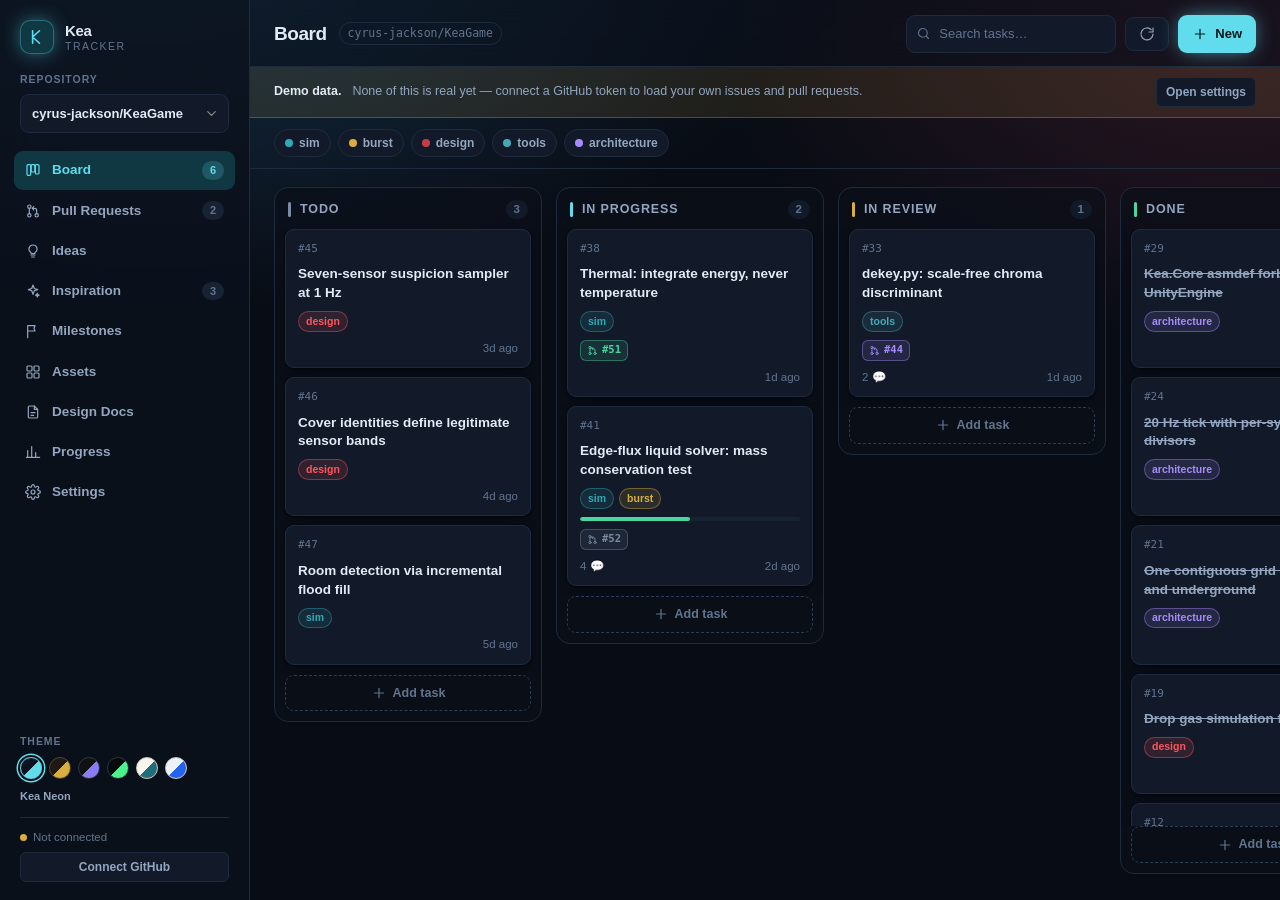
==== index.html @ 2644365e "Add Ideas, an asset browser, milestone filtering and stale-task badges Ideas are issues labelled `id" ====
<!DOCTYPE html>
<html lang="en" data-theme="neon">
<head>
<meta charset="utf-8">
<meta name="viewport" content="width=device-width, initial-scale=1">
<title>Kea Tracker</title>
<meta name="description" content="A GitHub-backed board for tasks, pull requests and inspiration.">
<meta name="color-scheme" content="dark light">
<link rel="icon" href="data:image/svg+xml,%3Csvg xmlns='http://www.w3.org/2000/svg' viewBox='0 0 32 32'%3E%3Crect width='32' height='32' rx='7' fill='%230d1420'/%3E%3Cpath d='M9 8v16M9 16l9-8M9 16l9 8' stroke='%2360dcec' stroke-width='2.6' fill='none' stroke-linecap='round' stroke-linejoin='round'/%3E%3Ccircle cx='23' cy='9' r='2.4' fill='%23c33f45'/%3E%3C/svg%3E">
<link rel="stylesheet" href="assets/app.css">
</head>
<body>

<svg class="sprite" aria-hidden="true">
  <symbol id="i-board" viewBox="0 0 24 24"><rect x="3" y="4" width="5.5" height="16" rx="1.5"/><rect x="9.25" y="4" width="5.5" height="11" rx="1.5"/><rect x="15.5" y="4" width="5.5" height="14" rx="1.5"/></symbol>
  <symbol id="i-pr" viewBox="0 0 24 24"><circle cx="6.5" cy="5.5" r="2.5"/><circle cx="6.5" cy="18.5" r="2.5"/><circle cx="17.5" cy="18.5" r="2.5"/><path d="M6.5 8v8M17.5 16v-5a3 3 0 0 0-3-3h-3.5"/><path d="M13 5.5 11 8l2 2.5"/></symbol>
  <symbol id="i-spark" viewBox="0 0 24 24"><path d="M12 3l1.9 5.3L19 10l-5.1 1.7L12 17l-1.9-5.3L5 10l5.1-1.7z"/><path d="M18.5 15.5l.7 2 2 .7-2 .7-.7 2-.7-2-2-.7 2-.7z"/></symbol>
  <symbol id="i-chart" viewBox="0 0 24 24"><path d="M4 20V10M10 20V4M16 20v-7M22 20H2"/></symbol>
  <symbol id="i-cog" viewBox="0 0 24 24"><circle cx="12" cy="12" r="3"/><path d="M19.4 15a1.6 1.6 0 0 0 .3 1.8l.1.1a2 2 0 1 1-2.8 2.8l-.1-.1a1.6 1.6 0 0 0-1.8-.3 1.6 1.6 0 0 0-1 1.5V21a2 2 0 1 1-4 0v-.1A1.6 1.6 0 0 0 9 19.4a1.6 1.6 0 0 0-1.8.3l-.1.1a2 2 0 1 1-2.8-2.8l.1-.1a1.6 1.6 0 0 0 .3-1.8 1.6 1.6 0 0 0-1.5-1H3a2 2 0 1 1 0-4h.1A1.6 1.6 0 0 0 4.6 9a1.6 1.6 0 0 0-.3-1.8l-.1-.1a2 2 0 1 1 2.8-2.8l.1.1a1.6 1.6 0 0 0 1.8.3H9a1.6 1.6 0 0 0 1-1.5V3a2 2 0 1 1 4 0v.1a1.6 1.6 0 0 0 1 1.5 1.6 1.6 0 0 0 1.8-.3l.1-.1a2 2 0 1 1 2.8 2.8l-.1.1a1.6 1.6 0 0 0-.3 1.8V9a1.6 1.6 0 0 0 1.5 1H21a2 2 0 1 1 0 4h-.1a1.6 1.6 0 0 0-1.5 1z"/></symbol>
  <symbol id="i-plus" viewBox="0 0 24 24"><path d="M12 5v14M5 12h14"/></symbol>
  <symbol id="i-refresh" viewBox="0 0 24 24"><path d="M21 12a9 9 0 1 1-2.6-6.4"/><path d="M21 3v6h-6"/></symbol>
  <symbol id="i-search" viewBox="0 0 24 24"><circle cx="11" cy="11" r="7"/><path d="M20 20l-3.6-3.6"/></symbol>
  <symbol id="i-x" viewBox="0 0 24 24"><path d="M18 6 6 18M6 6l12 12"/></symbol>
  <symbol id="i-link" viewBox="0 0 24 24"><path d="M10 13a5 5 0 0 0 7.5.5l3-3A5 5 0 0 0 13.4 3.4l-1.7 1.7"/><path d="M14 11a5 5 0 0 0-7.5-.5l-3 3A5 5 0 0 0 10.6 20.6l1.7-1.7"/></symbol>
  <symbol id="i-image" viewBox="0 0 24 24"><rect x="3" y="4" width="18" height="16" rx="2"/><circle cx="8.5" cy="9.5" r="1.8"/><path d="m21 16-5-5-6.5 7"/></symbol>
  <symbol id="i-trash" viewBox="0 0 24 24"><path d="M4 7h16M10 11v6M14 11v6"/><path d="M6 7l1 13h10l1-13M9 7V4h6v3"/></symbol>
  <symbol id="i-check" viewBox="0 0 24 24"><path d="M20 6 9 17l-5-5"/></symbol>
  <symbol id="i-external" viewBox="0 0 24 24"><path d="M14 4h6v6M20 4l-9 9"/><path d="M18 14v5a2 2 0 0 1-2 2H5a2 2 0 0 1-2-2V8a2 2 0 0 1 2-2h5"/></symbol>
  <symbol id="i-github" viewBox="0 0 24 24"><path d="M12 2a10 10 0 0 0-3.2 19.5c.5.1.7-.2.7-.5v-1.8c-2.8.6-3.4-1.3-3.4-1.3-.5-1.2-1.1-1.5-1.1-1.5-.9-.6.1-.6.1-.6 1 .1 1.5 1 1.5 1 .9 1.6 2.4 1.1 3 .9.1-.7.4-1.1.6-1.4-2.2-.3-4.6-1.1-4.6-5 0-1.1.4-2 1-2.7-.1-.3-.4-1.3.1-2.7 0 0 .8-.3 2.7 1a9.4 9.4 0 0 1 5 0c1.9-1.3 2.7-1 2.7-1 .5 1.4.2 2.4.1 2.7.6.7 1 1.6 1 2.7 0 3.9-2.4 4.7-4.6 5 .4.3.7.9.7 1.9v2.8c0 .3.2.6.7.5A10 10 0 0 0 12 2z" fill="currentColor" stroke="none"/></symbol>
  <symbol id="i-bulb" viewBox="0 0 24 24"><path d="M9 18h6M10 21h4"/><path d="M12 3a6 6 0 0 0-3.5 10.9c.5.4.8 1 .8 1.6V16h5.4v-.5c0-.6.3-1.2.8-1.6A6 6 0 0 0 12 3z"/></symbol>
  <symbol id="i-grid" viewBox="0 0 24 24"><rect x="3" y="3" width="7.5" height="7.5" rx="1.5"/><rect x="13.5" y="3" width="7.5" height="7.5" rx="1.5"/><rect x="3" y="13.5" width="7.5" height="7.5" rx="1.5"/><rect x="13.5" y="13.5" width="7.5" height="7.5" rx="1.5"/></symbol>
  <symbol id="i-flag" viewBox="0 0 24 24"><path d="M4 22V4M4 4h11l-1.5 4L15 12H4"/></symbol>
  <symbol id="i-doc" viewBox="0 0 24 24"><path d="M14 3H7a2 2 0 0 0-2 2v14a2 2 0 0 0 2 2h10a2 2 0 0 0 2-2V8z"/><path d="M14 3v5h5M9 13h6M9 17h4"/></symbol>
  <symbol id="i-copy" viewBox="0 0 24 24"><rect x="9" y="9" width="12" height="12" rx="2"/><path d="M5 15H4a2 2 0 0 1-2-2V4a2 2 0 0 1 2-2h9a2 2 0 0 1 2 2v1"/></symbol>
  <symbol id="i-bolt" viewBox="0 0 24 24"><path d="M13 2 4 14h7l-1 8 9-12h-7z"/></symbol>
  <symbol id="i-menu" viewBox="0 0 24 24"><path d="M4 6h16M4 12h16M4 18h16"/></symbol>
  <symbol id="i-drag" viewBox="0 0 24 24"><circle cx="9" cy="6" r="1.4" fill="currentColor" stroke="none"/><circle cx="15" cy="6" r="1.4" fill="currentColor" stroke="none"/><circle cx="9" cy="12" r="1.4" fill="currentColor" stroke="none"/><circle cx="15" cy="12" r="1.4" fill="currentColor" stroke="none"/><circle cx="9" cy="18" r="1.4" fill="currentColor" stroke="none"/><circle cx="15" cy="18" r="1.4" fill="currentColor" stroke="none"/></symbol>
</svg>

<div class="app" id="app">

  <aside class="sidebar">
    <div class="brand">
      <div class="brand-mark">
        <svg viewBox="0 0 32 32"><path d="M9 6v20M9 16l11-10M9 16l11 10" fill="none" stroke="currentColor" stroke-width="2.6" stroke-linecap="round" stroke-linejoin="round"/></svg>
      </div>
      <div class="brand-text"><b>Kea</b><span>tracker</span></div>
    </div>

    <div class="repo-picker">
      <label class="micro">Repository</label>
      <select id="repoSelect" class="select"></select>
    </div>

    <nav class="nav" id="nav">
      <button class="nav-item is-active" data-view="board"><svg><use href="#i-board"/></svg><span>Board</span><i class="nav-count" id="cntBoard"></i></button>
      <button class="nav-item" data-view="prs"><svg><use href="#i-pr"/></svg><span>Pull Requests</span><i class="nav-count" id="cntPrs"></i></button>
      <button class="nav-item" data-view="ideas"><svg><use href="#i-bulb"/></svg><span>Ideas</span><i class="nav-count" id="cntIdeas"></i></button>
      <button class="nav-item" data-view="inspiration"><svg><use href="#i-spark"/></svg><span>Inspiration</span><i class="nav-count" id="cntInsp"></i></button>
      <button class="nav-item" data-view="milestones"><svg><use href="#i-flag"/></svg><span>Milestones</span><i class="nav-count" id="cntMs"></i></button>
      <button class="nav-item" data-view="assets"><svg><use href="#i-grid"/></svg><span>Assets</span><i class="nav-count" id="cntAssets"></i></button>
      <button class="nav-item" data-view="docs"><svg><use href="#i-doc"/></svg><span>Design Docs</span></button>
      <button class="nav-item" data-view="progress"><svg><use href="#i-chart"/></svg><span>Progress</span></button>
      <button class="nav-item" data-view="settings"><svg><use href="#i-cog"/></svg><span>Settings</span></button>
    </nav>

    <div class="sidebar-foot">
      <div class="theme-row">
        <label class="micro">Theme</label>
        <div class="theme-dots" id="themeDots"></div>
      </div>
      <div class="conn" id="conn"></div>
    </div>
  </aside>

  <main class="main">
    <header class="topbar">
      <div class="topbar-left">
        <button class="btn btn-ghost menu-btn" id="btnMenu" aria-label="Menu"><svg><use href="#i-menu"/></svg></button>
        <h1 class="view-title" id="viewTitle">Board</h1>
        <span class="repo-chip" id="repoChip"></span>
      </div>
      <div class="topbar-right">
        <div class="search">
          <svg><use href="#i-search"/></svg>
          <input id="search" type="search" placeholder="Search tasks…" autocomplete="off">
        </div>
        <button class="btn btn-ghost" id="btnRefresh" title="Refresh from GitHub"><svg><use href="#i-refresh"/></svg></button>
        <button class="btn btn-primary" id="btnNew"><svg><use href="#i-plus"/></svg><span>New</span></button>
      </div>
    </header>

    <div class="filters" id="filters"></div>

    <div class="views">
      <section class="view" id="view-board"><div class="board" id="board"></div></section>
      <section class="view" id="view-prs" hidden><div class="pr-wrap" id="prWrap"></div></section>
      <section class="view" id="view-ideas" hidden><div id="ideasWrap"></div></section>
      <section class="view" id="view-inspiration" hidden><div id="inspWrap"></div></section>
      <section class="view" id="view-milestones" hidden><div id="msWrap"></div></section>
      <section class="view" id="view-assets" hidden><div id="assetsWrap"></div></section>
      <section class="view" id="view-docs" hidden><div id="docsWrap"></div></section>
      <section class="view" id="view-progress" hidden><div id="progWrap"></div></section>
      <section class="view" id="view-settings" hidden><div id="setWrap"></div></section>
    </div>
  </main>
</div>

<div class="scrim" id="scrim" hidden></div>
<div class="toasts" id="toasts"></div>
<div class="modal-root" id="modalRoot" hidden></div>
<div class="drag-ghost" id="dragGhost" hidden></div>

<script src="assets/app.js"></script>
</body>
</html>
---- assets/app.css ----
/* ===========================================================
   Kea Tracker — app.css
   Design tokens first, themes second, components third.
   =========================================================== */

/* ---------- 1. THEMES ---------- */

:root {
  --radius: 14px;
  --radius-sm: 9px;
  --radius-xs: 6px;
  --font: "Inter", ui-sans-serif, -apple-system, BlinkMacSystemFont, "Segoe UI", Roboto, sans-serif;
  --mono: ui-monospace, "SF Mono", "JetBrains Mono", Menlo, Consolas, monospace;
  --sidebar-w: 250px;
  --ease: cubic-bezier(.22,.61,.36,1);
  --glow: 0 0 0 rgba(0,0,0,0);
}

/* — Kea Neon: the game's own register. Cold blue air, hot cyan hardware. — */
[data-theme="neon"] {
  --bg:        #080c14;
  --bg-tint:   radial-gradient(1100px 620px at 12% -8%, #16324a 0%, transparent 62%),
               radial-gradient(900px 520px at 96% 4%, #2a1622 0%, transparent 58%);
  --panel:     #0c121d;
  --panel-2:   #101827;
  --sunken:    #0a0f19;
  --surface:   #121a29;
  --surface-2: #172233;
  --line:      #1e2b3f;
  --line-2:    #2b3c56;
  --fg:        #e2eaf5;
  --fg-dim:    #93a5bf;
  --fg-faint:  #61748f;
  --accent:    #60dcec;
  --accent-2:  #2fa8b8;
  --accent-soft:#0f3843;
  --on-accent: #05161b;
  --ok:        #4ad6a0;
  --warn:      #d9ae3f;
  --bad:       #e0655f;
  --merged:    #a78bfa;
  --draft:     #7d8ca3;
  --col-1:     #7d8ca3;
  --col-2:     #60dcec;
  --col-3:     #d9ae3f;
  --col-4:     #4ad6a0;
  --shadow-1:  0 1px 2px rgba(0,0,0,.5), 0 6px 18px -8px rgba(0,0,0,.7);
  --shadow-2:  0 18px 50px -12px rgba(0,0,0,.85);
  --glow:      0 0 22px -6px var(--accent);
  color-scheme: dark;
}

/* — Atompunk: cream and gold enamel on scorched brown. — */
[data-theme="atompunk"] {
  --bg:        #1a1512;
  --bg-tint:   radial-gradient(1000px 600px at 8% -10%, #3a2a18 0%, transparent 60%),
               radial-gradient(820px 480px at 98% 2%, #35201c 0%, transparent 55%);
  --panel:     #211a15;
  --panel-2:   #2a211a;
  --sunken:    #1d1713;
  --surface:   #292019;
  --surface-2: #342920;
  --line:      #3d3025;
  --line-2:    #55432f;
  --fg:        #f1ead9;
  --fg-dim:    #bdb39a;
  --fg-faint:  #8c8069;
  --accent:    #d9ae3f;
  --accent-2:  #c98a4e;
  --accent-soft:#3d2f13;
  --on-accent: #221900;
  --ok:        #8fbf6a;
  --warn:      #e7a76e;
  --bad:       #c33f45;
  --merged:    #b78ad6;
  --draft:     #948b76;
  --col-1:     #948b76;
  --col-2:     #c98a4e;
  --col-3:     #d9ae3f;
  --col-4:     #8fbf6a;
  --shadow-1:  0 1px 2px rgba(0,0,0,.45), 0 6px 18px -8px rgba(0,0,0,.6);
  --shadow-2:  0 18px 50px -12px rgba(0,0,0,.8);
  --glow:      0 0 22px -8px var(--accent);
  color-scheme: dark;
}

/* — Midnight: neutral, quiet, gets out of the way. — */
[data-theme="midnight"] {
  --bg:        #0a0a0c;
  --bg-tint:   radial-gradient(900px 520px at 50% -20%, #191924 0%, transparent 60%);
  --panel:     #0f0f12;
  --panel-2:   #141418;
  --sunken:    #0c0c0f;
  --surface:   #16161b;
  --surface-2: #1d1d24;
  --line:      #232329;
  --line-2:    #33333d;
  --fg:        #ececf1;
  --fg-dim:    #9c9caa;
  --fg-faint:  #6b6b78;
  --accent:    #8b7cf6;
  --accent-2:  #6d5ce0;
  --accent-soft:#231e42;
  --on-accent: #0d0a1f;
  --ok:        #3fce8f;
  --warn:      #e2b348;
  --bad:       #f0665f;
  --merged:    #a78bfa;
  --draft:     #7a7a88;
  --col-1:     #7a7a88;
  --col-2:     #8b7cf6;
  --col-3:     #e2b348;
  --col-4:     #3fce8f;
  --shadow-1:  0 1px 2px rgba(0,0,0,.5), 0 6px 18px -8px rgba(0,0,0,.65);
  --shadow-2:  0 18px 50px -12px rgba(0,0,0,.85);
  --glow:      0 0 20px -8px var(--accent);
  color-scheme: dark;
}

/* — Terminal: phosphor on black, maximum contrast. — */
[data-theme="terminal"] {
  --bg:        #04070a;
  --bg-tint:   radial-gradient(900px 500px at 20% -10%, #06251c 0%, transparent 62%);
  --panel:     #060b0e;
  --panel-2:   #0a1114;
  --sunken:    #050809;
  --surface:   #0b1316;
  --surface-2: #101b1f;
  --line:      #16262a;
  --line-2:    #23393f;
  --fg:        #d6f5e4;
  --fg-dim:    #7fae97;
  --fg-faint:  #4d7a66;
  --accent:    #4ef08d;
  --accent-2:  #22b366;
  --accent-soft:#082b1c;
  --on-accent: #01180c;
  --ok:        #4ef08d;
  --warn:      #f0d24e;
  --bad:       #ff6b6b;
  --merged:    #9b8cff;
  --draft:     #5e8a77;
  --col-1:     #5e8a77;
  --col-2:     #4ef08d;
  --col-3:     #f0d24e;
  --col-4:     #58c9ff;
  --shadow-1:  0 1px 2px rgba(0,0,0,.6), 0 6px 18px -8px rgba(0,0,0,.8);
  --shadow-2:  0 18px 50px -12px rgba(0,0,0,.9);
  --glow:      0 0 24px -6px var(--accent);
  color-scheme: dark;
  --font: var(--mono);
}

/* — Paper: warm light, for daylight and screenshots. — */
[data-theme="paper"] {
  --bg:        #f7f5f0;
  --bg-tint:   radial-gradient(900px 500px at 90% -10%, #ffeede 0%, transparent 60%);
  --panel:     #fffdf9;
  --panel-2:   #f3efe7;
  --sunken:    #efece4;
  --surface:   #ffffff;
  --surface-2: #faf7f1;
  --line:      #e3ded2;
  --line-2:    #cec7b6;
  --fg:        #23201b;
  --fg-dim:    #6b6459;
  --fg-faint:  #948c7e;
  --accent:    #1f6f7a;
  --accent-2:  #17545d;
  --accent-soft:#daeef0;
  --on-accent: #ffffff;
  --ok:        #2f8f5f;
  --warn:      #b07d17;
  --bad:       #c0392f;
  --merged:    #7a4fd0;
  --draft:     #9b9385;
  --col-1:     #9b9385;
  --col-2:     #1f6f7a;
  --col-3:     #b07d17;
  --col-4:     #2f8f5f;
  --shadow-1:  0 1px 2px rgba(60,50,30,.07), 0 6px 16px -10px rgba(60,50,30,.28);
  --shadow-2:  0 20px 46px -14px rgba(60,50,30,.32);
  --glow:      0 0 0 rgba(0,0,0,0);
  color-scheme: light;
}

/* — Mist: cool light, closest to GitHub itself. — */
[data-theme="mist"] {
  --bg:        #f4f6fa;
  --bg-tint:   radial-gradient(900px 520px at 10% -12%, #e2ecfb 0%, transparent 62%);
  --panel:     #ffffff;
  --panel-2:   #eef1f7;
  --sunken:    #e9edf4;
  --surface:   #ffffff;
  --surface-2: #f5f7fb;
  --line:      #dfe4ed;
  --line-2:    #c3cbd9;
  --fg:        #131a24;
  --fg-dim:    #5b6779;
  --fg-faint:  #8b95a5;
  --accent:    #2563eb;
  --accent-2:  #1d4fd0;
  --accent-soft:#dfe9ff;
  --on-accent: #ffffff;
  --ok:        #17864f;
  --warn:      #a76b0b;
  --bad:       #d03636;
  --merged:    #7c3aed;
  --draft:     #8b95a5;
  --col-1:     #8b95a5;
  --col-2:     #2563eb;
  --col-3:     #a76b0b;
  --col-4:     #17864f;
  --shadow-1:  0 1px 2px rgba(20,30,50,.06), 0 6px 16px -10px rgba(20,30,50,.25);
  --shadow-2:  0 20px 46px -14px rgba(20,30,50,.28);
  --glow:      0 0 0 rgba(0,0,0,0);
  color-scheme: light;
}

/* ---------- 2. BASE ---------- */

* { box-sizing: border-box; }
html, body { height: 100%; }
body {
  margin: 0;
  font-family: var(--font);
  font-size: 14px;
  line-height: 1.5;
  color: var(--fg);
  background: var(--bg);
  background-image: var(--bg-tint);
  background-attachment: fixed;
  -webkit-font-smoothing: antialiased;
  text-rendering: optimizeLegibility;
}
.sprite { display: none; }
svg { width: 16px; height: 16px; fill: none; stroke: currentColor; stroke-width: 1.8; stroke-linecap: round; stroke-linejoin: round; flex: none; }
button, input, select, textarea { font: inherit; color: inherit; }
button { cursor: pointer; background: none; border: none; padding: 0; }
a { color: var(--accent); text-decoration: none; }
a:hover { text-decoration: underline; }
h1,h2,h3,h4 { margin: 0; font-weight: 650; letter-spacing: -.01em; }
::-webkit-scrollbar { width: 10px; height: 10px; }
::-webkit-scrollbar-track { background: transparent; }
::-webkit-scrollbar-thumb { background: var(--line-2); border-radius: 10px; border: 3px solid transparent; background-clip: content-box; }
::-webkit-scrollbar-thumb:hover { background: var(--fg-faint); background-clip: content-box; }
.micro { font-size: 10.5px; text-transform: uppercase; letter-spacing: .09em; font-weight: 650; color: var(--fg-faint); }
.mono { font-family: var(--mono); font-size: 12px; }
[hidden] { display: none !important; }

/* ---------- 3. SHELL ---------- */

.app { display: grid; grid-template-columns: var(--sidebar-w) minmax(0,1fr); height: 100vh; height: 100dvh; }

.sidebar {
  display: flex; flex-direction: column; gap: 18px;
  padding: 18px 14px;
  background: color-mix(in srgb, var(--panel) 82%, transparent);
  backdrop-filter: blur(14px);
  border-right: 1px solid var(--line);
  min-width: 0;
}
.brand { display: flex; align-items: center; gap: 11px; padding: 2px 6px 0; }
.brand-mark {
  width: 34px; height: 34px; display: grid; place-items: center;
  border-radius: 10px; color: var(--accent);
  background: var(--accent-soft);
  border: 1px solid color-mix(in srgb, var(--accent) 32%, transparent);
  box-shadow: var(--glow);
}
.brand-mark svg { width: 20px; height: 20px; }
.brand-text { display: flex; flex-direction: column; line-height: 1.15; }
.brand-text b { font-size: 15px; letter-spacing: -.02em; }
.brand-text span { font-size: 10.5px; text-transform: uppercase; letter-spacing: .14em; color: var(--fg-faint); }

.repo-picker { display: flex; flex-direction: column; gap: 6px; padding: 0 6px; }
.select {
  appearance: none; width: 100%;
  padding: 9px 30px 9px 11px;
  background: var(--surface) url("data:image/svg+xml,%3Csvg xmlns='http://www.w3.org/2000/svg' viewBox='0 0 24 24' fill='none' stroke='%23888' stroke-width='2' stroke-linecap='round'%3E%3Cpath d='m6 9 6 6 6-6'/%3E%3C/svg%3E") no-repeat right 9px center / 15px;
  border: 1px solid var(--line); border-radius: var(--radius-sm);
  font-size: 13px; font-weight: 550; cursor: pointer;
  transition: border-color .15s var(--ease), background-color .15s var(--ease);
}
.select:hover { border-color: var(--line-2); }
.select:focus-visible { outline: 2px solid var(--accent); outline-offset: 1px; }

.nav { display: flex; flex-direction: column; gap: 2px; }
.nav-item {
  display: flex; align-items: center; gap: 11px;
  padding: 9px 11px; border-radius: var(--radius-sm);
  color: var(--fg-dim); font-size: 13.5px; font-weight: 550;
  transition: background .15s var(--ease), color .15s var(--ease);
}
.nav-item span { flex: 1; text-align: left; }
.nav-item:hover { background: var(--surface); color: var(--fg); }
.nav-item.is-active { background: var(--accent-soft); color: var(--accent); }
.nav-item.is-active svg { filter: drop-shadow(var(--glow)); }
.nav-count {
  font-style: normal; font-size: 11px; font-weight: 650;
  padding: 1px 7px; border-radius: 20px;
  background: var(--surface-2); color: var(--fg-faint);
  min-width: 22px; text-align: center;
}
.nav-item.is-active .nav-count { background: color-mix(in srgb, var(--accent) 20%, transparent); color: var(--accent); }
.nav-count:empty { display: none; }

.sidebar-foot { margin-top: auto; display: flex; flex-direction: column; gap: 12px; padding: 0 6px; }
.theme-row { display: flex; flex-direction: column; gap: 8px; }
.theme-dots { display: flex; gap: 7px; flex-wrap: wrap; }
.theme-dot {
  width: 22px; height: 22px; border-radius: 50%;
  border: 1.5px solid var(--line-2); position: relative;
  transition: transform .16s var(--ease), border-color .16s var(--ease);
}
.theme-dot:hover { transform: scale(1.14); }
.theme-dot.is-active { border-color: var(--accent); box-shadow: 0 0 0 2px var(--bg), 0 0 0 3.5px var(--accent); }
.conn {
  font-size: 11.5px; color: var(--fg-faint);
  border-top: 1px solid var(--line); padding-top: 11px;
  display: flex; flex-direction: column; gap: 6px;
}
.conn-user { display: flex; align-items: center; gap: 8px; color: var(--fg-dim); font-weight: 550; }
.conn-user img { width: 20px; height: 20px; border-radius: 50%; }
.dot { width: 7px; height: 7px; border-radius: 50%; flex: none; }
.dot.on { background: var(--ok); box-shadow: 0 0 8px var(--ok); }
.dot.off { background: var(--warn); }

/* ---------- 4. TOPBAR ---------- */

.main { display: flex; flex-direction: column; min-width: 0; min-height: 0; }
.topbar {
  display: flex; align-items: center; gap: 16px; justify-content: space-between;
  padding: 15px 24px 13px; border-bottom: 1px solid var(--line);
  background: color-mix(in srgb, var(--panel) 55%, transparent);
  backdrop-filter: blur(14px);
}
.topbar-left { display: flex; align-items: center; gap: 12px; min-width: 0; }
.topbar .menu-btn { display: none; padding: 7px 9px; }
.scrim { position: fixed; inset: 0; z-index: 690; background: rgba(0,0,0,.5); backdrop-filter: blur(2px); }
.view-title { font-size: 19px; letter-spacing: -.025em; }
.repo-chip {
  font-family: var(--mono); font-size: 11.5px; color: var(--fg-faint);
  padding: 2px 8px; border: 1px solid var(--line); border-radius: 20px; white-space: nowrap;
}
.topbar-right { display: flex; align-items: center; gap: 9px; }
.search { position: relative; display: flex; align-items: center; }
.search svg { position: absolute; left: 10px; color: var(--fg-faint); width: 15px; height: 15px; pointer-events: none; }
.search input {
  width: 210px; padding: 8px 11px 8px 32px;
  background: var(--surface); border: 1px solid var(--line);
  border-radius: var(--radius-sm); font-size: 13px;
  transition: width .22s var(--ease), border-color .15s var(--ease);
}
.search input::placeholder { color: var(--fg-faint); }
.search input:focus { outline: none; border-color: var(--accent); width: 260px; }

.btn {
  display: inline-flex; align-items: center; gap: 7px;
  padding: 8px 13px; border-radius: var(--radius-sm);
  font-size: 13px; font-weight: 600; border: 1px solid transparent;
  transition: background .15s var(--ease), border-color .15s var(--ease), transform .1s var(--ease), opacity .15s;
  white-space: nowrap;
}
.btn:active { transform: translateY(1px); }
.btn-primary { background: var(--accent); color: var(--on-accent); box-shadow: var(--glow); }
.btn-primary:hover { background: color-mix(in srgb, var(--accent) 88%, #fff); }
.btn-ghost { background: var(--surface); border-color: var(--line); color: var(--fg-dim); }
.btn-ghost:hover { background: var(--surface-2); color: var(--fg); border-color: var(--line-2); }
.btn-danger { background: transparent; border-color: color-mix(in srgb, var(--bad) 45%, transparent); color: var(--bad); }
.btn-danger:hover { background: color-mix(in srgb, var(--bad) 14%, transparent); }
.btn[disabled] { opacity: .45; pointer-events: none; }
.btn-sm { padding: 5px 9px; font-size: 12px; border-radius: var(--radius-xs); }
.btn.is-spinning svg { animation: spin .8s linear infinite; }
@keyframes spin { to { transform: rotate(360deg); } }

.filters { display: flex; gap: 7px; align-items: center; padding: 11px 24px; flex-wrap: wrap; border-bottom: 1px solid var(--line); }
.filters:empty { display: none; }
.chip {
  display: inline-flex; align-items: center; gap: 6px;
  padding: 4px 10px; border-radius: 20px; font-size: 12px; font-weight: 550;
  background: var(--surface); border: 1px solid var(--line); color: var(--fg-dim);
  transition: all .14s var(--ease);
}
.chip:hover { border-color: var(--line-2); color: var(--fg); }
.chip.is-on { background: var(--accent-soft); border-color: color-mix(in srgb, var(--accent) 40%, transparent); color: var(--accent); }
.chip .sw { width: 8px; height: 8px; border-radius: 50%; }

.views { flex: 1; min-height: 0; overflow: hidden; display: flex; }
.view { flex: 1; min-width: 0; overflow: auto; }

/* ---------- 5. BOARD ---------- */

.board { display: flex; gap: 14px; padding: 18px 24px 26px; height: 100%; align-items: flex-start; min-height: 0; }
.col {
  flex: 1 1 0; min-width: 268px; max-width: 420px;
  display: flex; flex-direction: column;
  background: color-mix(in srgb, var(--sunken) 70%, transparent);
  border: 1px solid var(--line); border-radius: var(--radius);
  max-height: 100%; min-height: 0;
  transition: border-color .18s var(--ease), background .18s var(--ease);
}
.col.drop-target { border-color: var(--accent); background: color-mix(in srgb, var(--accent) 7%, var(--sunken)); }
.col-head { display: flex; align-items: center; gap: 9px; padding: 12px 13px 10px; }
.col-bar { width: 3px; height: 15px; border-radius: 3px; background: var(--col); }
.col-head h3 { font-size: 12.5px; text-transform: uppercase; letter-spacing: .07em; color: var(--fg-dim); }
.col-head .n { margin-left: auto; font-size: 11.5px; font-weight: 650; color: var(--fg-faint); background: var(--surface); padding: 1px 8px; border-radius: 20px; }
.col-body { flex: 1; overflow-y: auto; overflow-x: hidden; padding: 0 10px 10px; display: flex; flex-direction: column; gap: 9px; min-height: 60px; }
.col-add { margin: 0 10px 10px; padding: 8px; border: 1px dashed var(--line-2); border-radius: var(--radius-sm); color: var(--fg-faint); font-size: 12.5px; font-weight: 550; display: flex; align-items: center; justify-content: center; gap: 6px; transition: all .15s var(--ease); }
.col-add:hover { color: var(--accent); border-color: var(--accent); background: var(--accent-soft); }

.card {
  background: var(--surface); border: 1px solid var(--line);
  border-radius: var(--radius-sm); padding: 11px 12px 10px;
  box-shadow: var(--shadow-1); cursor: grab;
  display: flex; flex-direction: column; gap: 8px;
  transition: border-color .15s var(--ease), transform .12s var(--ease), box-shadow .15s var(--ease);
  touch-action: none; user-select: none;
}
.card:hover { border-color: var(--line-2); transform: translateY(-1px); }
.card.is-dragging { opacity: .32; cursor: grabbing; }
.card-cover { margin: -11px -12px 0; border-radius: var(--radius-sm) var(--radius-sm) 0 0; overflow: hidden; background: var(--sunken); }
.card-cover img { display: block; width: 100%; height: 108px; object-fit: cover; }
.card-top { display: flex; align-items: center; gap: 7px; }
.card-num { font-family: var(--mono); font-size: 11px; color: var(--fg-faint); }
.card-title { font-size: 13.5px; font-weight: 570; line-height: 1.4; word-break: break-word; }
.card-title.is-done { text-decoration: line-through; color: var(--fg-dim); }
.card-labels { display: flex; flex-wrap: wrap; gap: 5px; }
.lbl { font-size: 10.5px; font-weight: 600; padding: 1.5px 7px; border-radius: 20px; border: 1px solid; white-space: nowrap; }
.card-foot { display: flex; align-items: center; gap: 9px; color: var(--fg-faint); font-size: 11.5px; }
.card-foot .spacer { flex: 1; }
.card-foot svg { width: 13px; height: 13px; }
.avatar { width: 19px; height: 19px; border-radius: 50%; border: 1px solid var(--line-2); }
.pr-pill {
  display: inline-flex; align-items: center; gap: 4px;
  font-family: var(--mono); font-size: 10.5px; font-weight: 600;
  padding: 1.5px 6px; border-radius: var(--radius-xs);
  border: 1px solid; text-decoration: none !important;
}
.pr-pill svg { width: 11px; height: 11px; }
.s-open   { color: var(--ok);     border-color: color-mix(in srgb, var(--ok) 40%, transparent);     background: color-mix(in srgb, var(--ok) 12%, transparent); }
.s-merged { color: var(--merged); border-color: color-mix(in srgb, var(--merged) 40%, transparent); background: color-mix(in srgb, var(--merged) 12%, transparent); }
.s-closed { color: var(--bad);    border-color: color-mix(in srgb, var(--bad) 40%, transparent);    background: color-mix(in srgb, var(--bad) 12%, transparent); }
.s-done   { color: var(--col-4);  border-color: color-mix(in srgb, var(--col-4) 40%, transparent);  background: color-mix(in srgb, var(--col-4) 12%, transparent); }
.s-draft  { color: var(--draft);  border-color: color-mix(in srgb, var(--draft) 40%, transparent);  background: color-mix(in srgb, var(--draft) 12%, transparent); }

.prog { height: 4px; border-radius: 4px; background: var(--surface-2); overflow: hidden; }
.prog i { display: block; height: 100%; background: var(--col-4); border-radius: 4px; transition: width .3s var(--ease); }

.drag-ghost { position: fixed; z-index: 900; pointer-events: none; width: 280px; opacity: .95; transform: rotate(-1.5deg) scale(1.02); filter: drop-shadow(var(--shadow-2)); }
.drop-line { height: 2px; background: var(--accent); border-radius: 2px; box-shadow: var(--glow); margin: -4px 0; }

/* ---------- 6. PULL REQUESTS ---------- */

.pr-wrap { padding: 18px 24px 30px; display: flex; flex-direction: column; gap: 22px; max-width: 1080px; }
.pr-group h2 { font-size: 12.5px; text-transform: uppercase; letter-spacing: .08em; color: var(--fg-dim); margin-bottom: 10px; display: flex; align-items: center; gap: 8px; }
.pr-list { display: flex; flex-direction: column; gap: 8px; }
.pr-row {
  display: flex; gap: 13px; align-items: flex-start;
  padding: 13px 15px; background: var(--surface);
  border: 1px solid var(--line); border-radius: var(--radius-sm);
  transition: border-color .15s var(--ease), transform .12s var(--ease);
}
.pr-row:hover { border-color: var(--line-2); transform: translateY(-1px); }
.pr-icon { margin-top: 2px; }
.pr-main { flex: 1; min-width: 0; display: flex; flex-direction: column; gap: 6px; }
.pr-title { font-size: 14px; font-weight: 570; line-height: 1.35; }
.pr-meta { display: flex; align-items: center; gap: 9px; flex-wrap: wrap; font-size: 11.5px; color: var(--fg-faint); }
.branch { font-family: var(--mono); font-size: 11px; background: var(--surface-2); border: 1px solid var(--line); padding: 1px 6px; border-radius: var(--radius-xs); }
.checks { display: inline-flex; align-items: center; gap: 5px; font-weight: 600; }

/* ---------- 7. INSPIRATION ---------- */

.insp-head { display: flex; align-items: center; gap: 10px; padding: 16px 24px 0; flex-wrap: wrap; }
.insp-grid { padding: 16px 24px 30px; display: grid; grid-template-columns: repeat(auto-fill, minmax(252px, 1fr)); gap: 15px; }
.insp {
  background: var(--surface); border: 1px solid var(--line);
  border-radius: var(--radius); overflow: hidden;
  display: flex; flex-direction: column;
  box-shadow: var(--shadow-1);
  transition: transform .16s var(--ease), border-color .16s var(--ease), box-shadow .16s var(--ease);
  cursor: grab; touch-action: none;
}
.insp:hover { transform: translateY(-3px); border-color: var(--line-2); box-shadow: var(--shadow-2); }
.insp.is-dragging { opacity: .3; }
.insp-img { height: 152px; background: var(--sunken) center/cover no-repeat; position: relative; display: grid; place-items: center; color: var(--fg-faint); }
.insp-img svg { width: 28px; height: 28px; opacity: .5; }
.insp-body { padding: 12px 13px 13px; display: flex; flex-direction: column; gap: 7px; }
.insp-title { font-size: 13.5px; font-weight: 620; line-height: 1.35; }
.insp-note { font-size: 12.5px; color: var(--fg-dim); line-height: 1.5; }
.insp-tags { display: flex; gap: 5px; flex-wrap: wrap; }
.tag { font-size: 10.5px; font-weight: 600; padding: 1.5px 7px; border-radius: 20px; background: var(--accent-soft); color: var(--accent); border: 1px solid color-mix(in srgb, var(--accent) 25%, transparent); }
.insp-actions { display: flex; gap: 6px; margin-top: 2px; }
.icon-btn { display: grid; place-items: center; width: 27px; height: 27px; border-radius: var(--radius-xs); color: var(--fg-faint); border: 1px solid var(--line); background: var(--surface-2); transition: all .14s var(--ease); }
.icon-btn:hover { color: var(--fg); border-color: var(--line-2); }
.icon-btn.danger:hover { color: var(--bad); border-color: var(--bad); }

/* ---------- 8. PROGRESS ---------- */

.prog-wrap { padding: 18px 24px 30px; display: flex; flex-direction: column; gap: 20px; max-width: 1000px; }
.stat-row { display: grid; grid-template-columns: repeat(auto-fit, minmax(160px, 1fr)); gap: 12px; }
.stat { background: var(--surface); border: 1px solid var(--line); border-radius: var(--radius); padding: 15px 16px; display: flex; flex-direction: column; gap: 4px; }
.stat b { font-size: 27px; font-weight: 660; letter-spacing: -.03em; line-height: 1.1; }
.stat .lab { font-size: 11.5px; color: var(--fg-faint); text-transform: uppercase; letter-spacing: .06em; font-weight: 600; }
.panel { background: var(--surface); border: 1px solid var(--line); border-radius: var(--radius); padding: 17px 18px; }
.panel h3 { font-size: 13px; margin-bottom: 14px; color: var(--fg-dim); text-transform: uppercase; letter-spacing: .07em; }
.bars { display: flex; align-items: flex-end; gap: 8px; height: 150px; }
.bar-col { flex: 1; display: flex; flex-direction: column; align-items: center; gap: 7px; height: 100%; justify-content: flex-end; }
.bar { width: 100%; max-width: 44px; background: linear-gradient(180deg, var(--accent), var(--accent-2)); border-radius: 5px 5px 2px 2px; min-height: 3px; transition: height .4s var(--ease); position: relative; }
.bar span { position: absolute; top: -19px; left: 50%; transform: translateX(-50%); font-size: 11px; font-weight: 650; color: var(--fg-dim); }
.bar-lab { font-size: 10.5px; color: var(--fg-faint); white-space: nowrap; }
.legend-row { display: flex; flex-direction: column; gap: 9px; }
.legend-item { display: flex; align-items: center; gap: 10px; font-size: 12.5px; }
.legend-item .track { flex: 1; height: 7px; border-radius: 7px; background: var(--surface-2); overflow: hidden; }
.legend-item .track i { display: block; height: 100%; border-radius: 7px; }
.legend-item .v { font-variant-numeric: tabular-nums; color: var(--fg-dim); min-width: 34px; text-align: right; font-weight: 600; }
.legend-item .k { min-width: 96px; color: var(--fg-dim); }

/* ---------- 9. SETTINGS ---------- */

.set-wrap { padding: 18px 24px 40px; display: flex; flex-direction: column; gap: 16px; max-width: 720px; }
.field { display: flex; flex-direction: column; gap: 6px; margin-bottom: 13px; }
.field label { font-size: 12.5px; font-weight: 600; color: var(--fg-dim); }
.field .hint { font-size: 11.5px; color: var(--fg-faint); line-height: 1.5; }
.input, .textarea {
  width: 100%; padding: 9px 11px;
  background: var(--sunken); border: 1px solid var(--line);
  border-radius: var(--radius-sm); font-size: 13px;
  transition: border-color .15s var(--ease);
}
.input:focus, .textarea:focus { outline: none; border-color: var(--accent); }
.textarea { resize: vertical; min-height: 92px; font-family: var(--mono); font-size: 12.5px; line-height: 1.6; }
.row { display: flex; gap: 9px; align-items: center; flex-wrap: wrap; }
.kv { display: flex; justify-content: space-between; gap: 12px; padding: 8px 0; border-bottom: 1px solid var(--line); font-size: 12.5px; }
.kv:last-child { border-bottom: 0; }
.kv b { font-weight: 600; color: var(--fg-dim); }
.repo-line { display: flex; align-items: center; gap: 9px; padding: 9px 11px; background: var(--sunken); border: 1px solid var(--line); border-radius: var(--radius-sm); }
.repo-line .nm { flex: 1; font-family: var(--mono); font-size: 12.5px; }
.callout { padding: 12px 14px; border-radius: var(--radius-sm); border: 1px solid; font-size: 12.5px; line-height: 1.55; }
.callout.warn { border-color: color-mix(in srgb, var(--warn) 42%, transparent); background: color-mix(in srgb, var(--warn) 9%, transparent); }
.callout.info { border-color: var(--line-2); background: var(--sunken); color: var(--fg-dim); }

/* ---------- 10. MODAL ---------- */

.modal-root { position: fixed; inset: 0; z-index: 800; display: grid; place-items: center; padding: 24px; background: color-mix(in srgb, #000 62%, transparent); backdrop-filter: blur(4px); animation: fade .18s var(--ease); }
@keyframes fade { from { opacity: 0; } }
.modal {
  width: min(760px, 100%); max-height: 88vh; overflow: auto;
  background: var(--panel); border: 1px solid var(--line-2);
  border-radius: var(--radius); box-shadow: var(--shadow-2);
  animation: pop .2s var(--ease);
}
.modal.wide { width: min(940px, 100%); }
@keyframes pop { from { opacity: 0; transform: translateY(10px) scale(.985); } }
.modal-head { display: flex; align-items: center; gap: 12px; padding: 16px 20px; border-bottom: 1px solid var(--line); position: sticky; top: 0; background: var(--panel); z-index: 2; }
.modal-head h2 { font-size: 15.5px; flex: 1; min-width: 0; }
.modal-body { padding: 18px 20px; }
.modal-foot { display: flex; gap: 9px; justify-content: flex-end; padding: 14px 20px; border-top: 1px solid var(--line); position: sticky; bottom: 0; background: var(--panel); }
.modal-foot .spacer { flex: 1; }

.md { font-size: 13.5px; line-height: 1.65; color: var(--fg-dim); word-break: break-word; }
.md h1, .md h2, .md h3 { color: var(--fg); margin: 16px 0 7px; font-size: 15px; }
.md h1 { font-size: 18px; } .md h2 { font-size: 16px; }
.md p { margin: 0 0 10px; }
.md ul, .md ol { margin: 0 0 10px; padding-left: 20px; }
.md li { margin-bottom: 3px; }
.md code { font-family: var(--mono); font-size: 12px; background: var(--sunken); border: 1px solid var(--line); padding: 1px 5px; border-radius: var(--radius-xs); }
.md pre { background: var(--sunken); border: 1px solid var(--line); border-radius: var(--radius-sm); padding: 12px 14px; overflow-x: auto; margin: 0 0 12px; }
.md pre code { background: none; border: 0; padding: 0; }
.md img { max-width: 100%; border-radius: var(--radius-sm); border: 1px solid var(--line); margin: 6px 0; display: block; }
.md blockquote { margin: 0 0 10px; padding-left: 12px; border-left: 3px solid var(--line-2); color: var(--fg-faint); }
.md hr { border: 0; border-top: 1px solid var(--line); margin: 14px 0; }
.md .task { list-style: none; margin-left: -18px; display: flex; gap: 8px; align-items: flex-start; }
.md .task input { margin-top: 3px; accent-color: var(--accent); }
.md table { border-collapse: collapse; width: 100%; margin-bottom: 12px; font-size: 12.5px; }
.md th, .md td { border: 1px solid var(--line); padding: 6px 9px; text-align: left; }
.md th { background: var(--sunken); }

.dropzone { border: 1.5px dashed var(--line-2); border-radius: var(--radius-sm); padding: 16px; text-align: center; color: var(--fg-faint); font-size: 12.5px; transition: all .15s var(--ease); }
.dropzone.hot { border-color: var(--accent); color: var(--accent); background: var(--accent-soft); }

.tabs { display: flex; gap: 4px; border-bottom: 1px solid var(--line); margin-bottom: 14px; }
.tab { padding: 7px 12px; font-size: 12.5px; font-weight: 600; color: var(--fg-faint); border-bottom: 2px solid transparent; margin-bottom: -1px; }
.tab.is-on { color: var(--accent); border-bottom-color: var(--accent); }

/* ---------- 11. MISC ---------- */

.toasts { position: fixed; bottom: 20px; right: 20px; z-index: 950; display: flex; flex-direction: column; gap: 9px; align-items: flex-end; }
.toast {
  display: flex; align-items: center; gap: 9px;
  padding: 11px 15px; border-radius: var(--radius-sm);
  background: var(--panel-2); border: 1px solid var(--line-2);
  box-shadow: var(--shadow-2); font-size: 13px; max-width: 380px;
  animation: slide .2s var(--ease);
}
@keyframes slide { from { opacity: 0; transform: translateX(16px); } }
.toast.err { border-color: color-mix(in srgb, var(--bad) 55%, transparent); color: var(--bad); }
.toast.ok { border-color: color-mix(in srgb, var(--ok) 55%, transparent); }

.empty { display: flex; flex-direction: column; align-items: center; justify-content: center; gap: 11px; padding: 60px 24px; text-align: center; color: var(--fg-faint); }
.empty svg { width: 34px; height: 34px; opacity: .4; }
.empty h3 { color: var(--fg-dim); font-size: 15px; }
.empty p { max-width: 400px; font-size: 13px; line-height: 1.6; margin: 0; }

.skel { background: linear-gradient(90deg, var(--surface) 25%, var(--surface-2) 37%, var(--surface) 63%); background-size: 400% 100%; animation: shimmer 1.3s ease-in-out infinite; border-radius: var(--radius-sm); }
@keyframes shimmer { 0% { background-position: 100% 0; } 100% { background-position: 0 0; } }

.banner { display: flex; align-items: center; gap: 11px; padding: 10px 24px; font-size: 12.5px; background: color-mix(in srgb, var(--warn) 11%, transparent); border-bottom: 1px solid color-mix(in srgb, var(--warn) 30%, transparent); color: var(--fg-dim); }
.banner b { color: var(--fg); }
.banner .spacer { flex: 1; }

@media (max-width: 900px) {
  .app { grid-template-columns: 1fr; }
  .sidebar { position: fixed; inset: 0 auto 0 0; width: var(--sidebar-w); z-index: 700; transform: translateX(-100%); transition: transform .2s var(--ease); }
  .sidebar.open { transform: none; box-shadow: var(--shadow-2); }
  .topbar .menu-btn { display: inline-flex; }
  .view-title { font-size: 17px; }
  .repo-chip { display: none; }
  .search input { width: 130px; }
  .search input:focus { width: 170px; }
  .board { padding: 14px; }
  .col { min-width: 82vw; }
}
@media (prefers-reduced-motion: reduce) { * { animation-duration: .01ms !important; transition-duration: .01ms !important; } }

@media (min-width: 901px) { .scrim { display: none !important; } }

/* ---------- 12. QUICK CAPTURE + COMMAND PALETTE ---------- */

.modal-root.top { align-items: flex-start; padding-top: 12vh; }
.modal.slim { width: min(620px, 100%); overflow: visible; }
.capture { display: flex; align-items: center; gap: 11px; padding: 4px 14px; }
.cap-icon { width: 19px; height: 19px; color: var(--accent); flex: none; }
.cap-in {
  flex: 1; min-width: 0; border: 0; background: none; outline: none;
  padding: 17px 0; font-size: 16.5px; font-weight: 500; letter-spacing: -.01em;
}
.cap-in::placeholder { color: var(--fg-faint); font-weight: 400; }
.cap-col { flex: 0 0 148px; }
.cap-hint { padding: 10px 16px; border-top: 1px solid var(--line); font-size: 11.5px; color: var(--fg-faint); }
.cap-hint b { color: var(--fg-dim); font-family: var(--mono); font-weight: 600; }

.pal-list { border-top: 1px solid var(--line); max-height: 52vh; overflow-y: auto; padding: 6px; }
.pal-row {
  display: flex; align-items: center; gap: 10px; width: 100%;
  padding: 8px 10px; border-radius: var(--radius-sm); text-align: left;
  color: var(--fg-dim); font-size: 13px;
}
.pal-row svg { width: 14px; height: 14px; color: var(--fg-faint); }
.pal-row.is-on { background: var(--accent-soft); color: var(--accent); }
.pal-row.is-on svg { color: var(--accent); }
.pal-group { font-size: 10.5px; text-transform: uppercase; letter-spacing: .07em; color: var(--fg-faint); flex: 0 0 78px; }
.pal-label { flex: 1; min-width: 0; overflow: hidden; text-overflow: ellipsis; white-space: nowrap; }
.pal-row kbd, .callout kbd, .cap-hint kbd {
  font-family: var(--mono); font-size: 10.5px; padding: 1px 6px;
  border: 1px solid var(--line-2); border-radius: 5px; background: var(--sunken); color: var(--fg-dim);
}
.pal-empty { padding: 22px; text-align: center; color: var(--fg-faint); font-size: 13px; }

/* ---------- 13. DESIGN DOCS ---------- */

.docs { display: grid; grid-template-columns: 232px minmax(0, 1fr); height: 100%; min-height: 0; }
.docs-nav { border-right: 1px solid var(--line); padding: 14px 12px; display: flex; flex-direction: column; gap: 12px; min-height: 0; }
.docs-search input { width: 100%; }
.docs-list { display: flex; flex-direction: column; gap: 2px; overflow-y: auto; }
.docs-item {
  display: flex; align-items: center; gap: 8px; width: 100%;
  padding: 8px 10px; border-radius: var(--radius-sm);
  color: var(--fg-dim); font-size: 13px; font-weight: 550; text-align: left;
}
.docs-item span { flex: 1; overflow: hidden; text-overflow: ellipsis; white-space: nowrap; }
.docs-item i { font-style: normal; font-size: 10.5px; color: var(--fg-faint); font-family: var(--mono); }
.docs-item:hover { background: var(--surface); color: var(--fg); }
.docs-item.is-on { background: var(--accent-soft); color: var(--accent); }
.docs-body { padding: 24px 30px 60px; overflow-y: auto; max-width: 860px; min-height: 0; }
.docs-body h1, .docs-body h2 { border-bottom: 1px solid var(--line); padding-bottom: 7px; }

.swatch {
  display: inline-flex; align-items: center; gap: 6px; vertical-align: -3px;
  padding: 1px 7px 1px 4px; border: 1px solid var(--line-2); border-radius: 20px;
  background: var(--sunken); transition: border-color .14s var(--ease), transform .1s var(--ease);
}
.swatch:hover { border-color: var(--accent); transform: translateY(-1px); }
.swatch i { width: 13px; height: 13px; border-radius: 50%; border: 1px solid rgba(128,128,128,.45); }
.swatch code { border: 0; background: none; padding: 0; font-size: 11.5px; }

.doc-hits { display: flex; flex-direction: column; gap: 14px; }
.doc-hit { border: 1px solid var(--line); border-radius: var(--radius-sm); overflow: hidden; }
.doc-hit-head {
  display: flex; width: 100%; align-items: center; gap: 9px;
  padding: 10px 13px; background: var(--sunken); font-size: 13px; font-weight: 620; color: var(--fg);
}
.doc-hit-head i { font-style: normal; margin-left: auto; font-size: 11px; color: var(--fg-faint); font-weight: 500; }
.doc-hit-line { display: flex; gap: 11px; padding: 7px 13px; font-size: 12.5px; color: var(--fg-dim); border-top: 1px solid var(--line); }
.doc-hit-line .mono { color: var(--fg-faint); flex: 0 0 34px; text-align: right; }

/* ---------- 14. IMPORT ---------- */

.imp-list { display: flex; flex-direction: column; gap: 6px; max-height: 44vh; overflow-y: auto; }
.imp-row {
  display: flex; gap: 11px; align-items: flex-start; cursor: pointer;
  padding: 10px 12px; border: 1px solid var(--line); border-radius: var(--radius-sm); background: var(--sunken);
}
.imp-row:hover { border-color: var(--line-2); }
.imp-row input { margin-top: 3px; accent-color: var(--accent); }
.imp-row div { display: flex; flex-direction: column; gap: 3px; min-width: 0; }
.imp-row b { font-size: 13px; font-weight: 600; }
.imp-row span { font-size: 12px; color: var(--fg-faint); white-space: pre-wrap; }

/* live checklists read as clickable, not decorative */
.md .task input:not([disabled]) { cursor: pointer; width: 14px; height: 14px; }
.md .task:has(input:not([disabled])):hover span { color: var(--fg); }

@media (max-width: 900px) {
  .docs { grid-template-columns: 1fr; }
  .docs-nav { border-right: 0; border-bottom: 1px solid var(--line); max-height: 42vh; }
  .docs-body { padding: 18px 16px 50px; }
  .modal-root.top { padding-top: 6vh; }
}

/* ---------- 15. MILESTONES ---------- */

.ms-wrap { padding: 18px 24px 40px; display: flex; flex-direction: column; gap: 16px; max-width: 940px; }

.ms {
  background: var(--surface); border: 1px solid var(--line);
  border-radius: var(--radius); padding: 16px 18px 15px;
  display: flex; flex-direction: column; gap: 12px;
  box-shadow: var(--shadow-1);
}
.ms.is-closed { opacity: .72; }
.ms-head { display: flex; align-items: flex-start; gap: 12px; }
.ms-title { display: flex; align-items: center; gap: 10px; flex-wrap: wrap; flex: 1; min-width: 0; }
.ms-title h3 { font-size: 15.5px; letter-spacing: -.015em; }
.ms-due { font-size: 12px; font-weight: 600; padding: 2px 9px; border-radius: 20px; border: 1px solid; }
.t-ok   { color: var(--ok);       border-color: color-mix(in srgb, var(--ok) 38%, transparent);       background: color-mix(in srgb, var(--ok) 11%, transparent); }
.t-warn { color: var(--warn);     border-color: color-mix(in srgb, var(--warn) 40%, transparent);     background: color-mix(in srgb, var(--warn) 11%, transparent); }
.t-bad  { color: var(--bad);      border-color: color-mix(in srgb, var(--bad) 40%, transparent);      background: color-mix(in srgb, var(--bad) 11%, transparent); }
.t-none { color: var(--fg-faint); border-color: var(--line-2);                                        background: var(--sunken); }
.ms-actions { display: flex; align-items: center; gap: 7px; }
.ms-frac { font-size: 12.5px; color: var(--fg-faint); font-variant-numeric: tabular-nums; }
.ms-frac b { font-size: 16px; color: var(--fg); font-weight: 660; }

.ms-bar {
  position: relative; height: 26px; border-radius: 8px;
  background: var(--sunken); border: 1px solid var(--line);
  overflow: hidden; display: flex;
}
.ms-bar .seg { display: block; height: 100%; opacity: .5; transition: width .45s var(--ease); }
.ms-bar .seg + .seg { border-left: 1px solid color-mix(in srgb, var(--bg) 55%, transparent); }
.ms-bar .seg.done { opacity: 1; background: linear-gradient(90deg, var(--col-4), color-mix(in srgb, var(--col-4) 70%, var(--accent))); }
.ms-pct {
  position: absolute; inset: 0; display: grid; place-items: center;
  font-size: 11.5px; font-weight: 700; letter-spacing: .03em;
  color: var(--fg); text-shadow: 0 1px 2px var(--bg), 0 0 6px var(--bg);
}

.ms-legend { display: flex; flex-wrap: wrap; gap: 7px; }
.ms-chip {
  display: inline-flex; align-items: center; gap: 6px;
  font-size: 11.5px; color: var(--fg-dim);
  padding: 2px 9px; border: 1px solid var(--line); border-radius: 20px; background: var(--sunken);
}
.ms-chip i { width: 8px; height: 8px; border-radius: 50%; }
.ms-chip b { color: var(--fg); font-weight: 650; }
.ms-chip.warnish { color: var(--fg-faint); border-style: dashed; }

.ms-verdict { font-size: 12.5px; font-weight: 550; padding: 9px 12px; border-radius: var(--radius-sm); border: 1px solid; }
.ms-desc { margin: 0; font-size: 13px; color: var(--fg-dim); line-height: 1.6; }

.ms-todo { display: flex; flex-direction: column; gap: 9px; border-top: 1px solid var(--line); padding-top: 13px; }
.ms-group { display: flex; flex-direction: column; gap: 3px; }
.ms-group-head { display: flex; align-items: center; gap: 8px; font-size: 11px; text-transform: uppercase; letter-spacing: .07em; color: var(--fg-faint); font-weight: 650; margin-bottom: 3px; }
.ms-group-head i { width: 7px; height: 7px; border-radius: 50%; }
.ms-group-head b { color: var(--fg-dim); }
.ms-task {
  display: flex; align-items: center; gap: 10px; width: 100%; text-align: left;
  padding: 7px 10px; border-radius: var(--radius-xs);
  font-size: 13px; color: var(--fg-dim);
  transition: background .14s var(--ease), color .14s var(--ease);
}
.ms-task:hover { background: var(--surface-2); color: var(--fg); }
.ms-task .mono { color: var(--fg-faint); flex: 0 0 42px; }
.ms-task .t { flex: 1; min-width: 0; overflow: hidden; text-overflow: ellipsis; white-space: nowrap; }
.ms-task .ms-sub { font-family: var(--mono); font-size: 11px; color: var(--fg-faint); }
.ms-loose { cursor: default; }
.ms-loose .t { cursor: pointer; }
.ms-loose:hover { background: var(--surface-2); }
.ms-assign { flex: 0 0 168px; padding: 5px 26px 5px 9px; font-size: 12px; background-size: 13px; }
.ms-clear { font-size: 12.5px; color: var(--fg-faint); border-top: 1px solid var(--line); padding-top: 12px; }

.ms-closed-wrap { display: flex; flex-direction: column; gap: 14px; }
.ms-closed-wrap > summary { cursor: pointer; font-size: 12.5px; color: var(--fg-faint); padding: 8px 2px; font-weight: 600; }
.ms-closed-wrap > summary:hover { color: var(--fg-dim); }

.card-ms {
  display: inline-flex; align-items: center; gap: 4px;
  font-size: 10.5px; color: var(--fg-faint);
  max-width: 110px; overflow: hidden; text-overflow: ellipsis; white-space: nowrap;
}
.card-ms svg { width: 11px; height: 11px; flex: none; }

/* the theme picker now says which theme it is */
.theme-name { font-size: 11px; color: var(--fg-dim); font-weight: 600; width: 100%; margin-top: 2px; }

@media (max-width: 900px) {
  .ms-wrap { padding: 14px; }
  .ms-assign { flex: 1 1 100%; }
  .ms-loose { flex-wrap: wrap; }
}

/* ---------- 16. IDEAS ---------- */

.idea-grid { padding: 16px 24px 30px; display: grid; grid-template-columns: repeat(auto-fill, minmax(280px, 1fr)); gap: 15px; align-items: start; }
.idea {
  background: var(--surface); border: 1px solid var(--line);
  border-radius: var(--radius); overflow: hidden;
  box-shadow: var(--shadow-1);
  transition: transform .16s var(--ease), border-color .16s var(--ease), box-shadow .16s var(--ease);
}
.idea:hover { transform: translateY(-2px); border-color: color-mix(in srgb, var(--warn) 45%, var(--line)); box-shadow: var(--shadow-2); }
.idea-img { height: 130px; background: var(--sunken) center/cover no-repeat; }
.idea-body { padding: 12px 14px 13px; display: flex; flex-direction: column; gap: 8px; }
.idea-top { display: flex; align-items: center; gap: 8px; font-size: 11px; color: var(--fg-dim); }
.idea-title { font-size: 14px; font-weight: 620; line-height: 1.4; cursor: pointer; }
.idea-title:hover { color: var(--accent); }
.idea-note { font-size: 12.5px; color: var(--fg-dim); line-height: 1.55; white-space: pre-wrap; }
.idea-actions { display: flex; gap: 7px; align-items: center; margin-top: 3px; }
.idea-actions .btn { flex: 1; justify-content: center; }
.idea-actions .btn:hover { color: var(--warn); border-color: color-mix(in srgb, var(--warn) 45%, transparent); }

.stale {
  font-size: 10px; font-weight: 650; letter-spacing: .02em;
  padding: 1px 6px; border-radius: 20px;
  color: var(--warn); border: 1px solid color-mix(in srgb, var(--warn) 38%, transparent);
  background: color-mix(in srgb, var(--warn) 11%, transparent);
}
.filter-ms { flex: 0 0 auto; width: auto; min-width: 160px; padding: 4px 28px 4px 10px; font-size: 12px; background-size: 14px; }

/* ---------- 17. ASSETS ---------- */

.asset-grid { padding: 16px 24px 30px; display: grid; grid-template-columns: repeat(auto-fill, minmax(168px, 1fr)); gap: 14px; }
.asset {
  margin: 0; background: var(--surface); border: 1px solid var(--line);
  border-radius: var(--radius-sm); overflow: hidden; cursor: pointer;
  transition: transform .16s var(--ease), border-color .16s var(--ease), box-shadow .16s var(--ease);
}
.asset:hover { transform: translateY(-2px); border-color: var(--accent); box-shadow: var(--shadow-2); }
.asset-img {
  height: 132px; display: grid; place-items: center; overflow: hidden;
  background:
    linear-gradient(45deg, color-mix(in srgb, var(--fg-faint) 12%, transparent) 25%, transparent 25%, transparent 75%, color-mix(in srgb, var(--fg-faint) 12%, transparent) 75%),
    linear-gradient(45deg, color-mix(in srgb, var(--fg-faint) 12%, transparent) 25%, transparent 25%, transparent 75%, color-mix(in srgb, var(--fg-faint) 12%, transparent) 75%),
    var(--sunken);
  background-size: 14px 14px; background-position: 0 0, 7px 7px;
}
.asset-img img { max-width: 100%; max-height: 132px; object-fit: contain; display: block; }
.asset.is-broken .asset-img::after { content: 'not loadable'; font-size: 11px; color: var(--fg-faint); }
.asset.is-broken img { display: none; }
.asset figcaption { display: flex; align-items: center; gap: 8px; padding: 8px 10px; border-top: 1px solid var(--line); }
.asset-name { flex: 1; min-width: 0; font-size: 11.5px; font-weight: 550; overflow: hidden; text-overflow: ellipsis; white-space: nowrap; }
.asset-size { font-family: var(--mono); font-size: 10.5px; color: var(--fg-faint); }
.asset-big {
  background:
    linear-gradient(45deg, color-mix(in srgb, var(--fg-faint) 12%, transparent) 25%, transparent 25%, transparent 75%, color-mix(in srgb, var(--fg-faint) 12%, transparent) 75%),
    linear-gradient(45deg, color-mix(in srgb, var(--fg-faint) 12%, transparent) 25%, transparent 25%, transparent 75%, color-mix(in srgb, var(--fg-faint) 12%, transparent) 75%),
    var(--sunken);
  background-size: 18px 18px; background-position: 0 0, 9px 9px;
  border: 1px solid var(--line); border-radius: var(--radius-sm); padding: 14px;
}
.asset-big img { max-width: 100%; max-height: 58vh; object-fit: contain; display: block; margin: 0 auto; }
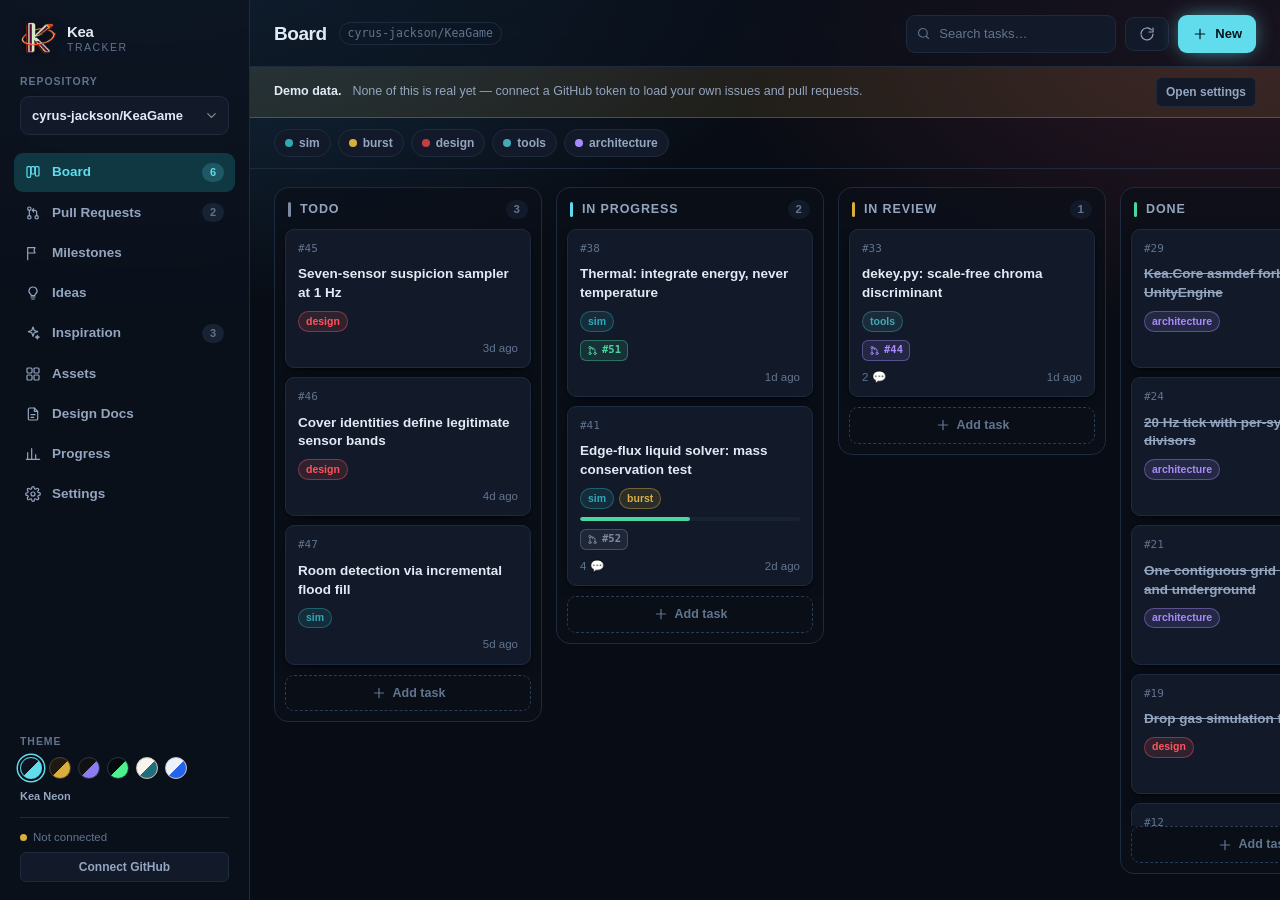
==== commit f6e80e1b: "Use the Kea logo: animated K mark, wordmark, favicons The 24 exported frames carry the transparency " ====
--- a/index.html
+++ b/index.html
@@ -6,7 +6,13 @@
 <title>Kea Tracker</title>
 <meta name="description" content="A GitHub-backed board for tasks, pull requests and inspiration.">
 <meta name="color-scheme" content="dark light">
-<link rel="icon" href="data:image/svg+xml,%3Csvg xmlns='http://www.w3.org/2000/svg' viewBox='0 0 32 32'%3E%3Crect width='32' height='32' rx='7' fill='%230d1420'/%3E%3Cpath d='M9 8v16M9 16l9-8M9 16l9 8' stroke='%2360dcec' stroke-width='2.6' fill='none' stroke-linecap='round' stroke-linejoin='round'/%3E%3Ccircle cx='23' cy='9' r='2.4' fill='%23c33f45'/%3E%3C/svg%3E">
+<link rel="icon" type="image/png" sizes="32x32" href="assets/logo/k-32.png">
+<link rel="icon" type="image/png" sizes="512x512" href="assets/logo/k-512.png">
+<link rel="apple-touch-icon" href="assets/logo/apple-touch-icon.png">
+<meta property="og:title" content="Kea Tracker">
+<meta property="og:description" content="A GitHub-backed board for tasks, pull requests and inspiration.">
+<meta property="og:image" content="assets/logo/kea-wordmark-720.png">
+<meta name="twitter:card" content="summary_large_image">
 <link rel="stylesheet" href="assets/app.css">
 </head>
 <body>
@@ -41,9 +47,7 @@
 
   <aside class="sidebar">
     <div class="brand">
-      <div class="brand-mark">
-        <svg viewBox="0 0 32 32"><path d="M9 6v20M9 16l11-10M9 16l11 10" fill="none" stroke="currentColor" stroke-width="2.6" stroke-linecap="round" stroke-linejoin="round"/></svg>
-      </div>
+      <i class="k-mark" id="kMark" aria-hidden="true"></i>
       <div class="brand-text"><b>Kea</b><span>tracker</span></div>
     </div>
 
@@ -55,9 +59,9 @@
     <nav class="nav" id="nav">
       <button class="nav-item is-active" data-view="board"><svg><use href="#i-board"/></svg><span>Board</span><i class="nav-count" id="cntBoard"></i></button>
       <button class="nav-item" data-view="prs"><svg><use href="#i-pr"/></svg><span>Pull Requests</span><i class="nav-count" id="cntPrs"></i></button>
+      <button class="nav-item" data-view="milestones"><svg><use href="#i-flag"/></svg><span>Milestones</span><i class="nav-count" id="cntMs"></i></button>
       <button class="nav-item" data-view="ideas"><svg><use href="#i-bulb"/></svg><span>Ideas</span><i class="nav-count" id="cntIdeas"></i></button>
       <button class="nav-item" data-view="inspiration"><svg><use href="#i-spark"/></svg><span>Inspiration</span><i class="nav-count" id="cntInsp"></i></button>
-      <button class="nav-item" data-view="milestones"><svg><use href="#i-flag"/></svg><span>Milestones</span><i class="nav-count" id="cntMs"></i></button>
       <button class="nav-item" data-view="assets"><svg><use href="#i-grid"/></svg><span>Assets</span><i class="nav-count" id="cntAssets"></i></button>
       <button class="nav-item" data-view="docs"><svg><use href="#i-doc"/></svg><span>Design Docs</span></button>
       <button class="nav-item" data-view="progress"><svg><use href="#i-chart"/></svg><span>Progress</span></button>
@@ -111,6 +115,9 @@
 <div class="modal-root" id="modalRoot" hidden></div>
 <div class="drag-ghost" id="dragGhost" hidden></div>
 
-<script src="assets/app.js"></script>
+<script src="assets/js/core.js"></script>
+<script src="assets/js/board.js"></script>
+<script src="assets/js/views.js"></script>
+<script src="assets/js/extras.js"></script>
 </body>
 </html>
--- a/assets/app.css
+++ b/assets/app.css
@@ -869,3 +869,42 @@
   border: 1px solid var(--line); border-radius: var(--radius-sm); padding: 14px;
 }
 .asset-big img { max-width: 100%; max-height: 58vh; object-fit: contain; display: block; margin: 0 auto; }
+
+/* ---------- 18. BRAND ---------- */
+
+/* 24 frames in one strip. Sizing the background to (cell x count) means each
+   frame occupies exactly one element width, so steps(24) lands on frame
+   boundaries at any --s without recomputing anything. */
+.k-mark {
+  --n: 24;
+  --s: 36px;
+  width: var(--s); height: var(--s);
+  flex: none;
+  background-image: url("logo/k-orbit-sprite.png");
+  background-repeat: no-repeat;
+  background-size: calc(var(--s) * var(--n)) var(--s);
+  background-position: 0 0;
+  filter: drop-shadow(0 1px 4px rgba(0,0,0,.45));
+}
+@keyframes k-orbit { to { background-position: calc(-1 * var(--s) * var(--n)) 0; } }
+
+.brand:hover .k-mark,
+.k-mark.is-spinning { animation: k-orbit 1.15s steps(24) infinite; }
+/* the logo doubles as the loading indicator */
+body.is-loading .k-mark { animation: k-orbit .8s steps(24) infinite; }
+
+.brand { cursor: default; }
+.brand:hover .brand-text b { color: var(--accent); }
+.brand-text b { transition: color .16s var(--ease); }
+
+.wordmark {
+  display: block; width: min(260px, 62%); height: auto;
+  margin: 0 auto 6px; opacity: .96;
+  filter: drop-shadow(0 3px 10px rgba(0,0,0,.35));
+}
+.set-wrap .wordmark { width: 200px; margin: 0 0 4px; }
+[data-theme="paper"] .wordmark, [data-theme="mist"] .wordmark { filter: drop-shadow(0 3px 10px rgba(60,50,30,.2)); }
+
+@media (prefers-reduced-motion: reduce) {
+  .k-mark, .brand:hover .k-mark, body.is-loading .k-mark { animation: none !important; }
+}
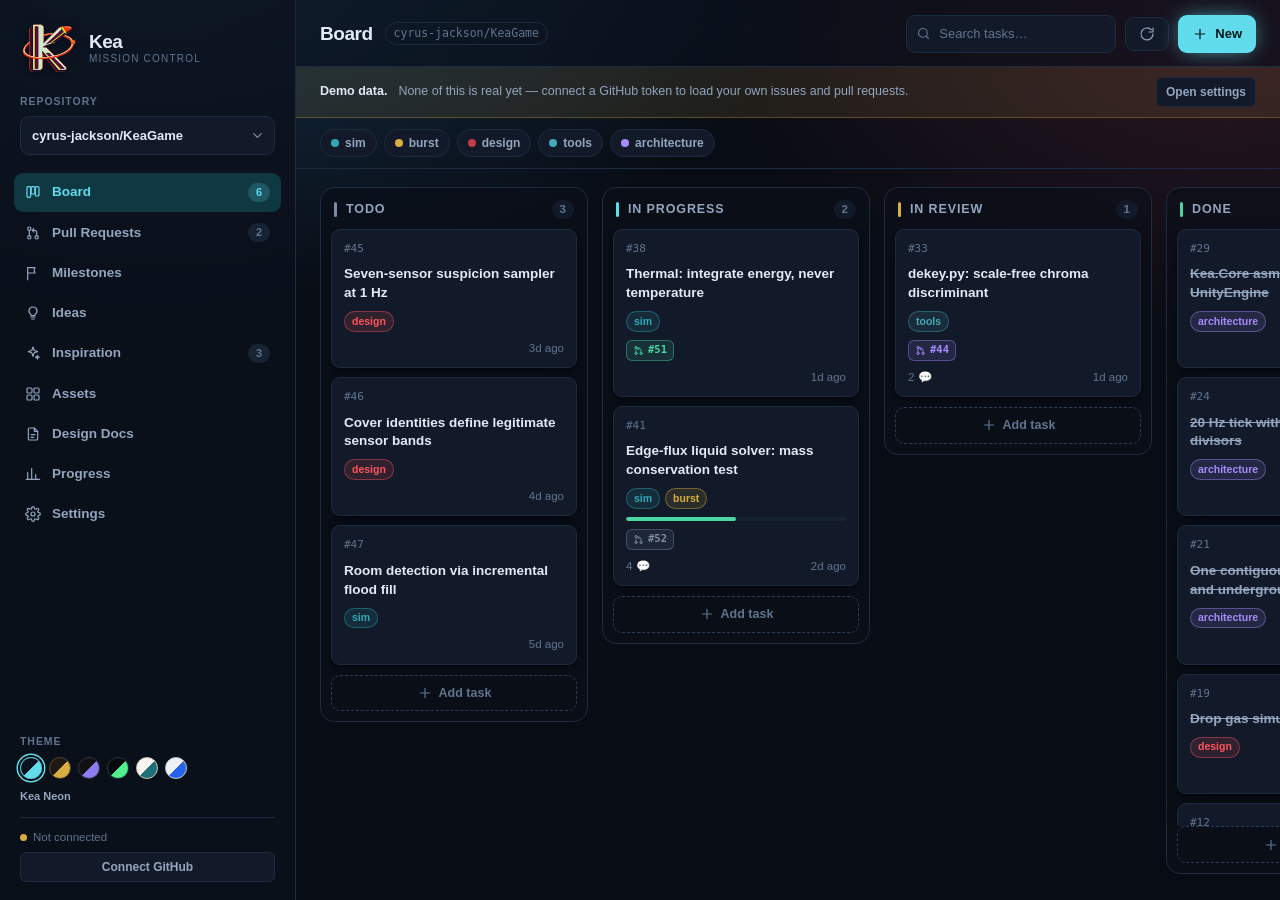
==== commit d3d499f7: "Rename to Mission Control and enlarge the K mark Mark goes 36px to 56px, so the sprite strip and the" ====
--- a/index.html
+++ b/index.html
@@ -3,13 +3,14 @@
 <head>
 <meta charset="utf-8">
 <meta name="viewport" content="width=device-width, initial-scale=1">
-<title>Kea Tracker</title>
+<title>Kea Mission Control</title>
 <meta name="description" content="A GitHub-backed board for tasks, pull requests and inspiration.">
 <meta name="color-scheme" content="dark light">
+<link rel="icon" href="favicon.ico" sizes="any">
 <link rel="icon" type="image/png" sizes="32x32" href="assets/logo/k-32.png">
 <link rel="icon" type="image/png" sizes="512x512" href="assets/logo/k-512.png">
 <link rel="apple-touch-icon" href="assets/logo/apple-touch-icon.png">
-<meta property="og:title" content="Kea Tracker">
+<meta property="og:title" content="Kea Mission Control">
 <meta property="og:description" content="A GitHub-backed board for tasks, pull requests and inspiration.">
 <meta property="og:image" content="assets/logo/kea-wordmark-720.png">
 <meta name="twitter:card" content="summary_large_image">
@@ -48,7 +49,7 @@
   <aside class="sidebar">
     <div class="brand">
       <i class="k-mark" id="kMark" aria-hidden="true"></i>
-      <div class="brand-text"><b>Kea</b><span>tracker</span></div>
+      <div class="brand-text"><b>Kea</b><span>mission control</span></div>
     </div>
 
     <div class="repo-picker">
--- a/assets/app.css
+++ b/assets/app.css
@@ -1,5 +1,5 @@
 /* ===========================================================
-   Kea Tracker — app.css
+   Kea Mission Control — app.css
    Design tokens first, themes second, components third.
    =========================================================== */
 
@@ -11,7 +11,7 @@
   --radius-xs: 6px;
   --font: "Inter", ui-sans-serif, -apple-system, BlinkMacSystemFont, "Segoe UI", Roboto, sans-serif;
   --mono: ui-monospace, "SF Mono", "JetBrains Mono", Menlo, Consolas, monospace;
-  --sidebar-w: 250px;
+  --sidebar-w: 296px;
   --ease: cubic-bezier(.22,.61,.36,1);
   --glow: 0 0 0 rgba(0,0,0,0);
 }
@@ -260,7 +260,7 @@
   border-right: 1px solid var(--line);
   min-width: 0;
 }
-.brand { display: flex; align-items: center; gap: 11px; padding: 2px 6px 0; }
+.brand { display: flex; align-items: center; gap: 13px; padding: 2px 6px 0; }
 .brand-mark {
   width: 34px; height: 34px; display: grid; place-items: center;
   border-radius: 10px; color: var(--accent);
@@ -270,8 +270,8 @@
 }
 .brand-mark svg { width: 20px; height: 20px; }
 .brand-text { display: flex; flex-direction: column; line-height: 1.15; }
-.brand-text b { font-size: 15px; letter-spacing: -.02em; }
-.brand-text span { font-size: 10.5px; text-transform: uppercase; letter-spacing: .14em; color: var(--fg-faint); }
+.brand-text b { font-size: 19px; letter-spacing: -.025em; }
+.brand-text span { font-size: 10px; text-transform: uppercase; letter-spacing: .12em; white-space: nowrap; color: var(--fg-faint); }
 
 .repo-picker { display: flex; flex-direction: column; gap: 6px; padding: 0 6px; }
 .select {
@@ -872,21 +872,28 @@
 
 /* ---------- 18. BRAND ---------- */
 
-/* 24 frames in one strip. Sizing the background to (cell x count) means each
-   frame occupies exactly one element width, so steps(24) lands on frame
-   boundaries at any --s without recomputing anything. */
+/* 24 frames in one horizontal strip, stepped with steps(24).
+
+   These sizes are deliberately literal. The previous version computed them as
+   calc(var(--s) * var(--n)), multiplying a length from var() by a unitless
+   number from var(). WebKit cannot type-check that during parsing and drops
+   the declaration, so background-size fell back to auto and the whole 2304px
+   strip was laid out inside a 36px box — the mark vanished in Safari while
+   working in Chromium. Literal values resolve identically in every engine.
+
+   56px cell x 24 frames = 1344px. Change one, change all three. */
 .k-mark {
-  --n: 24;
-  --s: 36px;
-  width: var(--s); height: var(--s);
+  display: block;                 /* <i> is inline; do not rely on flex blockification */
+  width: 56px;
+  height: 56px;
   flex: none;
   background-image: url("logo/k-orbit-sprite.png");
   background-repeat: no-repeat;
-  background-size: calc(var(--s) * var(--n)) var(--s);
+  background-size: 1344px 56px;
   background-position: 0 0;
   filter: drop-shadow(0 1px 4px rgba(0,0,0,.45));
 }
-@keyframes k-orbit { to { background-position: calc(-1 * var(--s) * var(--n)) 0; } }
+@keyframes k-orbit { to { background-position: -1344px 0; } }
 
 .brand:hover .k-mark,
 .k-mark.is-spinning { animation: k-orbit 1.15s steps(24) infinite; }
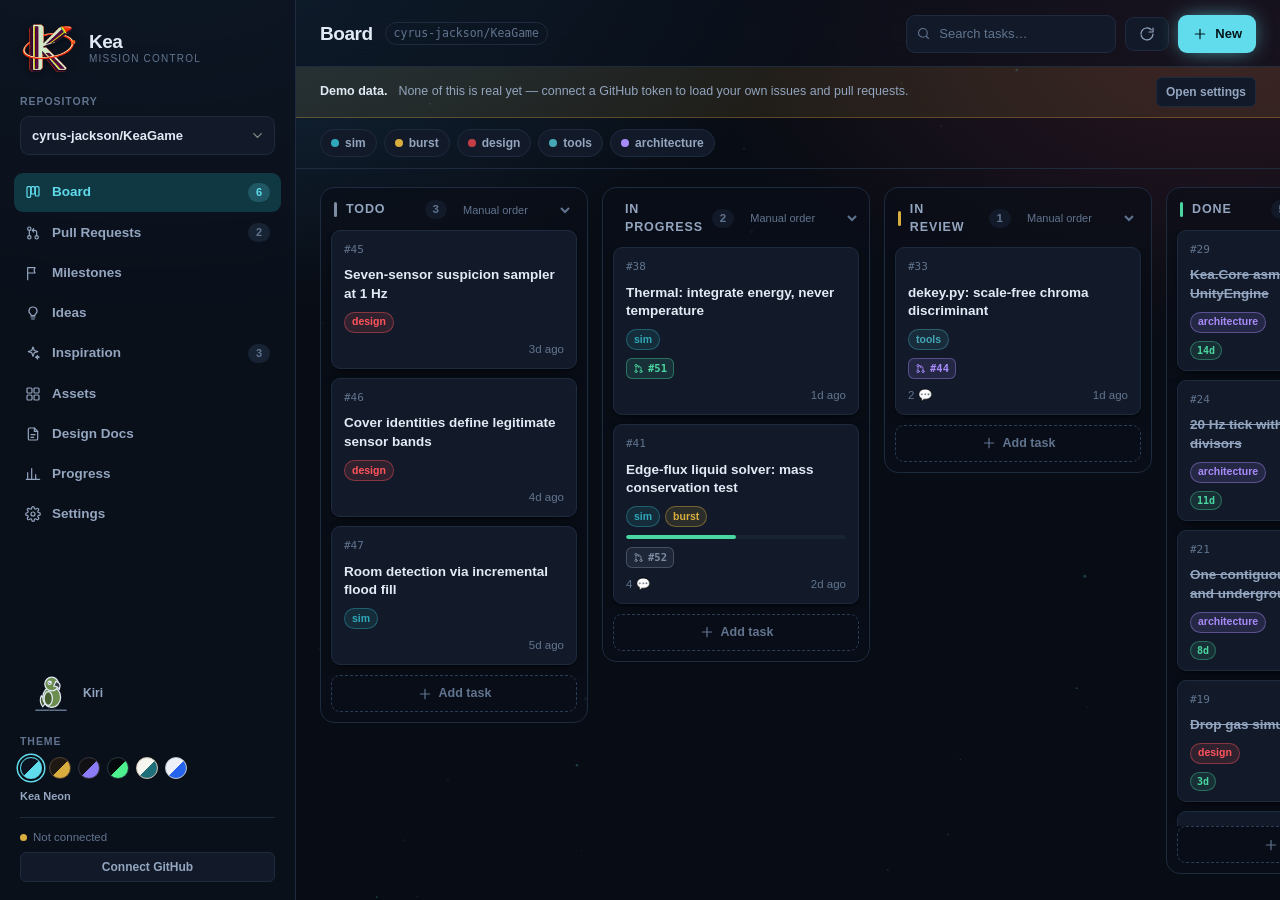
==== commit d36e6824: "Adds Pet" ====
--- a/index.html
+++ b/index.html
@@ -70,6 +70,20 @@
     </nav>
 
     <div class="sidebar-foot">
+      <button class="pet" id="pet" title="Kiri">
+        <svg viewBox="0 0 64 64" aria-hidden="true">
+          <line x1="10" y1="57" x2="54" y2="57" class="pet-perch"/>
+          <path d="M20 52 Q14 44 18 36 L26 44 Z" class="pet-tail"/>
+          <ellipse cx="33" cy="38" rx="13" ry="15" class="pet-body"/>
+          <ellipse cx="28" cy="40" rx="6" ry="10" class="pet-wing"/>
+          <circle cx="33" cy="19" r="10" class="pet-body"/>
+          <path d="M39 15 Q48 17 44 27 Q42 22 36 22 Z" class="pet-beak"/>
+          <g class="pet-eye"><circle cx="30" cy="17" r="2.4" class="pet-eye-ball"/><circle cx="30.8" cy="16.2" r="0.8" class="pet-eye-glint"/></g>
+          <path d="M29 53 L29 57 M37 53 L37 57" class="pet-feet"/>
+          <text x="46" y="14" class="pet-zzz">z</text>
+        </svg>
+        <span class="pet-name" id="petName">Kiri</span>
+      </button>
       <div class="theme-row">
         <label class="micro">Theme</label>
         <div class="theme-dots" id="themeDots"></div>
--- a/assets/app.css
+++ b/assets/app.css
@@ -388,6 +388,19 @@
 
 .views { flex: 1; min-height: 0; overflow: hidden; display: flex; }
 .view { flex: 1; min-width: 0; overflow: auto; }
+.view:not([hidden]) { animation: viewIn .18s var(--ease); }
+@keyframes viewIn { from { opacity: 0; transform: translateY(7px); } to { opacity: 1; transform: none; } }
+
+.card.is-new, .idea.is-new { animation: popIn .3s var(--ease); }
+@keyframes popIn {
+  0% { opacity: 0; transform: scale(.94) translateY(5px); }
+  60% { opacity: 1; transform: scale(1.015); }
+  100% { opacity: 1; transform: none; }
+}
+
+@media (prefers-reduced-motion: reduce) {
+  .view:not([hidden]), .card.is-new, .idea.is-new { animation: none; }
+}
 
 /* ---------- 5. BOARD ---------- */
 
@@ -405,6 +418,15 @@
 .col-bar { width: 3px; height: 15px; border-radius: 3px; background: var(--col); }
 .col-head h3 { font-size: 12.5px; text-transform: uppercase; letter-spacing: .07em; color: var(--fg-dim); }
 .col-head .n { margin-left: auto; font-size: 11.5px; font-weight: 650; color: var(--fg-faint); background: var(--surface); padding: 1px 8px; border-radius: 20px; }
+.col-sort {
+  margin-left: auto; max-width: 118px;
+  font-size: 11px; color: var(--fg-faint);
+  background: transparent; border: 1px solid transparent; border-radius: 7px;
+  padding: 2px 2px; cursor: pointer;
+}
+.col-head .n + .col-sort { margin-left: 0; }
+.col-sort:hover { color: var(--fg-dim); border-color: var(--line-2); }
+.col-sort:focus-visible { outline: 2px solid var(--accent); outline-offset: 1px; }
 .col-body { flex: 1; overflow-y: auto; overflow-x: hidden; padding: 0 10px 10px; display: flex; flex-direction: column; gap: 9px; min-height: 60px; }
 .col-add { margin: 0 10px 10px; padding: 8px; border: 1px dashed var(--line-2); border-radius: var(--radius-sm); color: var(--fg-faint); font-size: 12.5px; font-weight: 550; display: flex; align-items: center; justify-content: center; gap: 6px; transition: all .15s var(--ease); }
 .col-add:hover { color: var(--accent); border-color: var(--accent); background: var(--accent-soft); }
@@ -915,3 +937,104 @@
 @media (prefers-reduced-motion: reduce) {
   .k-mark, .brand:hover .k-mark, body.is-loading .k-mark { animation: none !important; }
 }
+
+/* docs list is grouped by folder now that it walks the whole tree */
+.docs-group {
+  font-size: 10px; text-transform: uppercase; letter-spacing: .09em; font-weight: 700;
+  color: var(--fg-faint); padding: 12px 10px 4px; word-break: break-all;
+}
+.docs-list > .docs-group:first-child { padding-top: 2px; }
+.docs-branch { width: 100%; padding: 6px 26px 6px 9px; font-size: 12px; background-size: 13px; }
+
+/* ---------- 19. DURATION ---------- */
+
+.dur {
+  font-family: var(--mono); font-size: 10px; font-weight: 650;
+  padding: 1px 6px; border-radius: 20px; border: 1px solid; white-space: nowrap;
+}
+.dur.done { color: var(--ok);    border-color: color-mix(in srgb, var(--ok) 38%, transparent);    background: color-mix(in srgb, var(--ok) 11%, transparent); }
+.dur.over { color: var(--bad);   border-color: color-mix(in srgb, var(--bad) 38%, transparent);   background: color-mix(in srgb, var(--bad) 11%, transparent); }
+.dur.est  { color: var(--fg-faint); border-color: var(--line-2); background: var(--sunken); }
+
+.dur-line {
+  font-size: 12.5px; color: var(--fg-dim);
+  padding: 9px 12px; margin-bottom: 13px;
+  background: var(--sunken); border: 1px solid var(--line); border-radius: var(--radius-sm);
+}
+.dur-line b { color: var(--fg); font-weight: 650; }
+
+.daystrip { display: flex; gap: 3px; align-items: stretch; }
+.daystrip .dcell {
+  flex: 1; height: 26px; border-radius: 3px;
+  background: var(--surface-2); border: 1px solid var(--line);
+}
+.daystrip .dcell.on { background: var(--col-4); border-color: transparent; }
+.daystrip-legend {
+  display: flex; justify-content: space-between;
+  font-size: 10.5px; color: var(--fg-faint); margin-top: 5px;
+}
+
+/* ---------- 18. DELIGHT (toggles in Settings -> Look & feel) ---------- */
+
+#boom { position: fixed; inset: 0; z-index: 960; pointer-events: none; }
+#dust { position: fixed; inset: 0; z-index: 0; pointer-events: none; opacity: .9; }
+.app { position: relative; z-index: 1; }
+
+.tminus {
+  font-family: var(--mono); font-size: 12px; font-weight: 650;
+  padding: 2px 9px; border-radius: 20px; border: 1px solid;
+  font-variant-numeric: tabular-nums; white-space: nowrap;
+}
+
+.burn { margin-top: 12px; }
+.burn svg { display: block; width: 100%; height: 84px; }
+.burn-line { fill: none; stroke: var(--accent); stroke-width: 1.6; stroke-linejoin: round; }
+.burn-ideal { stroke: var(--fg-faint); stroke-width: 1; stroke-dasharray: 4 3; opacity: .7; }
+.burn-dot { fill: var(--accent); }
+.burn-cap { display: block; font-size: 10.5px; color: var(--fg-faint); margin-top: 3px; }
+
+.streak-row { display: flex; gap: 8px; flex-wrap: wrap; margin: 2px 0 14px; }
+.streak {
+  font-size: 12.5px; color: var(--fg-dim);
+  border: 1px solid var(--line); border-radius: 20px; padding: 3px 12px;
+  background: var(--surface);
+}
+.streak b { color: var(--fg); font-variant-numeric: tabular-nums; }
+.streak.hot { border-color: color-mix(in srgb, var(--warn) 45%, transparent); }
+
+.fx-grid { display: grid; grid-template-columns: repeat(auto-fill, minmax(220px, 1fr)); gap: 8px; margin-top: 13px; }
+.fx-grid label { display: flex; align-items: center; gap: 8px; font-size: 12.5px; color: var(--fg-dim); cursor: pointer; }
+.fx-grid input { accent-color: var(--accent); }
+.fx-grid .hint { font-size: 11px; }
+
+/* ---------- 19. THE KEA ---------- */
+
+.pet {
+  display: flex; align-items: center; gap: 10px;
+  background: none; border: 1px solid transparent; border-radius: var(--radius-sm);
+  padding: 6px 8px; cursor: pointer; text-align: left; width: 100%;
+}
+.pet:hover { border-color: var(--line-2); background: var(--surface); }
+.pet svg { width: 44px; height: 44px; flex: 0 0 auto; overflow: visible; animation: petBob 3.4s ease-in-out infinite; }
+.pet-name { font-size: 12px; font-weight: 600; color: var(--fg-dim); }
+.pet-perch { stroke: var(--fg-faint); stroke-width: 2; stroke-linecap: round; }
+.pet-body { fill: #6b8e4e; }
+.pet-wing { fill: #476030; }
+.pet-tail { fill: #476030; }
+.pet-beak { fill: #3a3f44; }
+.pet-feet { stroke: #3a3f44; stroke-width: 1.6; stroke-linecap: round; }
+.pet-eye-ball { fill: #14181d; }
+.pet-eye-glint { fill: #f7f5f0; }
+.pet-eye { transform-box: fill-box; transform-origin: center; animation: petBlink 5.5s infinite; }
+.pet-zzz { display: none; font-size: 10px; fill: var(--fg-faint); font-style: italic; }
+.pet.is-hop svg { animation: petHop .5s var(--ease); }
+.pet.is-grumpy svg { filter: saturate(.55); transform: rotate(-4deg); }
+.pet.is-sleeping .pet-eye { animation: none; transform: scaleY(.12); }
+.pet.is-sleeping .pet-zzz { display: block; animation: petZzz 2.6s ease-in-out infinite; }
+@keyframes petBob { 0%,100% { transform: translateY(0); } 50% { transform: translateY(-2.5px); } }
+@keyframes petHop { 0% { transform: translateY(0); } 40% { transform: translateY(-9px) rotate(3deg); } 100% { transform: translateY(0); } }
+@keyframes petBlink { 0%,93%,100% { transform: scaleY(1); } 96% { transform: scaleY(.08); } }
+@keyframes petZzz { 0% { opacity: 0; transform: translateY(2px); } 40% { opacity: 1; } 100% { opacity: 0; transform: translateY(-3px); } }
+@media (prefers-reduced-motion: reduce) {
+  .pet svg, .pet-eye, .pet.is-sleeping .pet-zzz { animation: none; }
+}
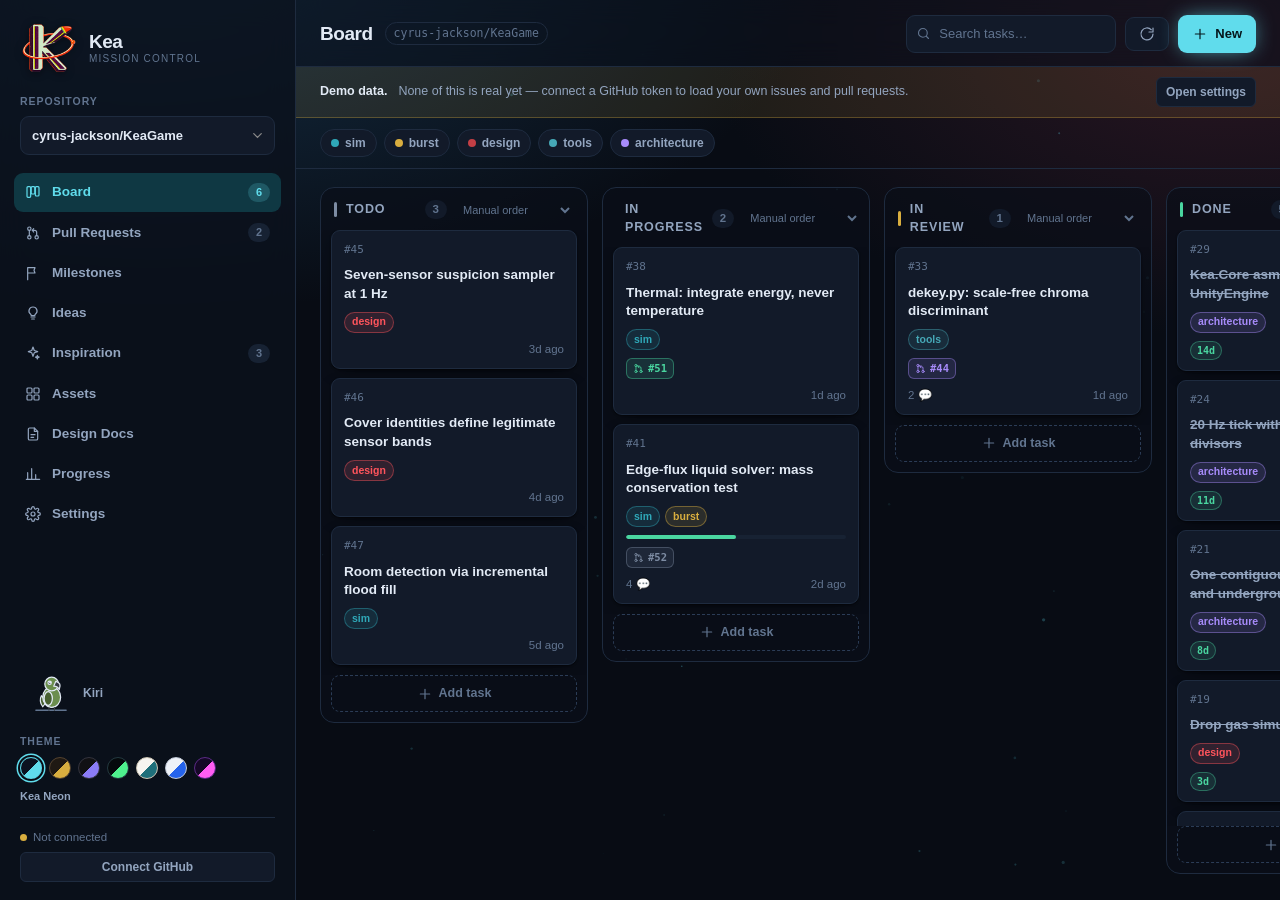
==== commit 6a188677: "Themes" ====
--- a/index.html
+++ b/index.html
@@ -76,6 +76,7 @@
           <path d="M20 52 Q14 44 18 36 L26 44 Z" class="pet-tail"/>
           <ellipse cx="33" cy="38" rx="13" ry="15" class="pet-body"/>
           <ellipse cx="28" cy="40" rx="6" ry="10" class="pet-wing"/>
+          <g class="pet-wing-l"><path d="M27 30 L7 20 Q4 19 6 22 L21 41 Q26 39 27 34 Z"/></g>
           <circle cx="33" cy="19" r="10" class="pet-body"/>
           <path d="M39 15 Q48 17 44 27 Q42 22 36 22 Z" class="pet-beak"/>
           <g class="pet-eye"><circle cx="30" cy="17" r="2.4" class="pet-eye-ball"/><circle cx="30.8" cy="16.2" r="0.8" class="pet-eye-glint"/></g>
--- a/assets/app.css
+++ b/assets/app.css
@@ -217,6 +217,41 @@
   color-scheme: light;
 }
 
+/* — Outrun: a colorful retro future. Hot-pink sunset over deep purple, chrome-cyan trim. — */
+[data-theme="outrun"] {
+  --bg:        #150826;
+  --bg-tint:   radial-gradient(1000px 480px at 50% 108%, #ff2e88 0%, transparent 62%),
+               radial-gradient(760px 420px at 88% -6%, #22d3ee 0%, transparent 55%),
+               radial-gradient(680px 420px at 6% 6%, #7c3aed 0%, transparent 58%);
+  --panel:     #1e0b33;
+  --panel-2:   #270e42;
+  --sunken:    #180826;
+  --surface:   #241040;
+  --surface-2: #2e1550;
+  --line:      #3f1d63;
+  --line-2:    #5b2a86;
+  --fg:        #f6ecff;
+  --fg-dim:    #c4a8e8;
+  --fg-faint:  #8f6db8;
+  --accent:    #ff5df2;
+  --accent-2:  #22d3ee;
+  --accent-soft:#3d1150;
+  --on-accent: #2b0636;
+  --ok:        #3df5a6;
+  --warn:      #ffb02e;
+  --bad:       #ff4d6d;
+  --merged:    #a78bfa;
+  --draft:     #8f6db8;
+  --col-1:     #a78bfa;
+  --col-2:     #22d3ee;
+  --col-3:     #ff5df2;
+  --col-4:     #b6ff5d;
+  --shadow-1:  0 1px 2px rgba(0,0,0,.5), 0 6px 18px -8px rgba(0,0,0,.7);
+  --shadow-2:  0 18px 50px -12px rgba(0,0,0,.85);
+  --glow:      0 0 26px -4px var(--accent);
+  color-scheme: dark;
+}
+
 /* ---------- 2. BASE ---------- */
 
 * { box-sizing: border-box; }
@@ -1038,3 +1073,57 @@
 @media (prefers-reduced-motion: reduce) {
   .pet svg, .pet-eye, .pet.is-sleeping .pet-zzz { animation: none; }
 }
+
+#petFly {
+  position: fixed; left: 0; top: 0; width: 56px; height: 56px; z-index: 850;
+  pointer-events: none; opacity: 1; transition: opacity .4s var(--ease);
+}
+#petFly svg { width: 56px; height: 56px; overflow: visible; }
+#petFly.is-flying svg { animation: none; }
+#petFly .pet-perch, #petFly .pet-feet, #petFly .pet-wing { display: none; }
+#petFly .pet-wing-l { display: block; fill: #476030; transform-box: fill-box; transform-origin: 88% 62%;
+  animation: petWingFlap .3s ease-in-out infinite; }
+.pet-wing-l { display: none; }
+#pet.is-hop .pet-wing-l { display: block; fill: #476030; transform-box: fill-box; transform-origin: 88% 62%;
+  animation: petWingFlap .3s ease-in-out 2; }
+@keyframes petWingFlap {
+  0%, 100% { transform: rotate(30deg); }
+  50% { transform: rotate(-34deg); }
+}
+@media (prefers-reduced-motion: reduce) {
+  #petFly { display: none; }
+}
+
+/* ---------- 20. THE DROID ---------- */
+
+#petDroid {
+  position: fixed; left: 0; bottom: 12px; z-index: 840;
+  display: flex; align-items: flex-end; gap: 6px;
+  background: none; border: none; padding: 0 4px; cursor: pointer;
+  animation: droidPatrol 46s linear infinite alternate;
+}
+#petDroid svg { width: 52px; height: 52px; overflow: visible; }
+#petDroid .droid-ball { transform-box: fill-box; transform-origin: center; animation: droidRoll 1.1s linear infinite; }
+.droid-name { font-size: 11px; font-weight: 600; color: var(--fg-faint); padding-bottom: 6px; white-space: nowrap; }
+.droid-shell { fill: #e8e4da; }
+.droid-band { fill: none; stroke: #c96f2e; stroke-width: 3; }
+.droid-hub { fill: #c96f2e; }
+.droid-core { fill: #3a3f44; }
+.droid-dot { fill: #8a8f98; }
+.droid-dome-cap { fill: #cfd3d8; }
+.droid-lens { fill: #14181d; }
+.droid-antenna { stroke: #8a8f98; stroke-width: 1.6; }
+.droid-light { fill: #4ad6a0; }
+#petDroid.mood-content .droid-light { fill: #d9ae3f; }
+#petDroid.mood-grumpy .droid-light { fill: #c33f45; }
+#petDroid.mood-grumpy svg { filter: saturate(.6); }
+#petDroid.mood-sleeping .droid-light { fill: #3a3f44; }
+#petDroid.is-sleeping { animation-play-state: paused; opacity: .55; }
+#petDroid.is-sleeping .droid-ball { animation-play-state: paused; }
+#petDroid.is-spin svg { animation: droidSpin .62s var(--ease); }
+@keyframes droidPatrol { from { transform: translateX(-70px); } to { transform: translateX(105vw); } }
+@keyframes droidRoll { to { transform: rotate(360deg); } }
+@keyframes droidSpin { 0% { transform: rotate(0); } 100% { transform: rotate(720deg); } }
+@media (prefers-reduced-motion: reduce) {
+  #petDroid, #petDroid .droid-ball { animation: none; }
+}
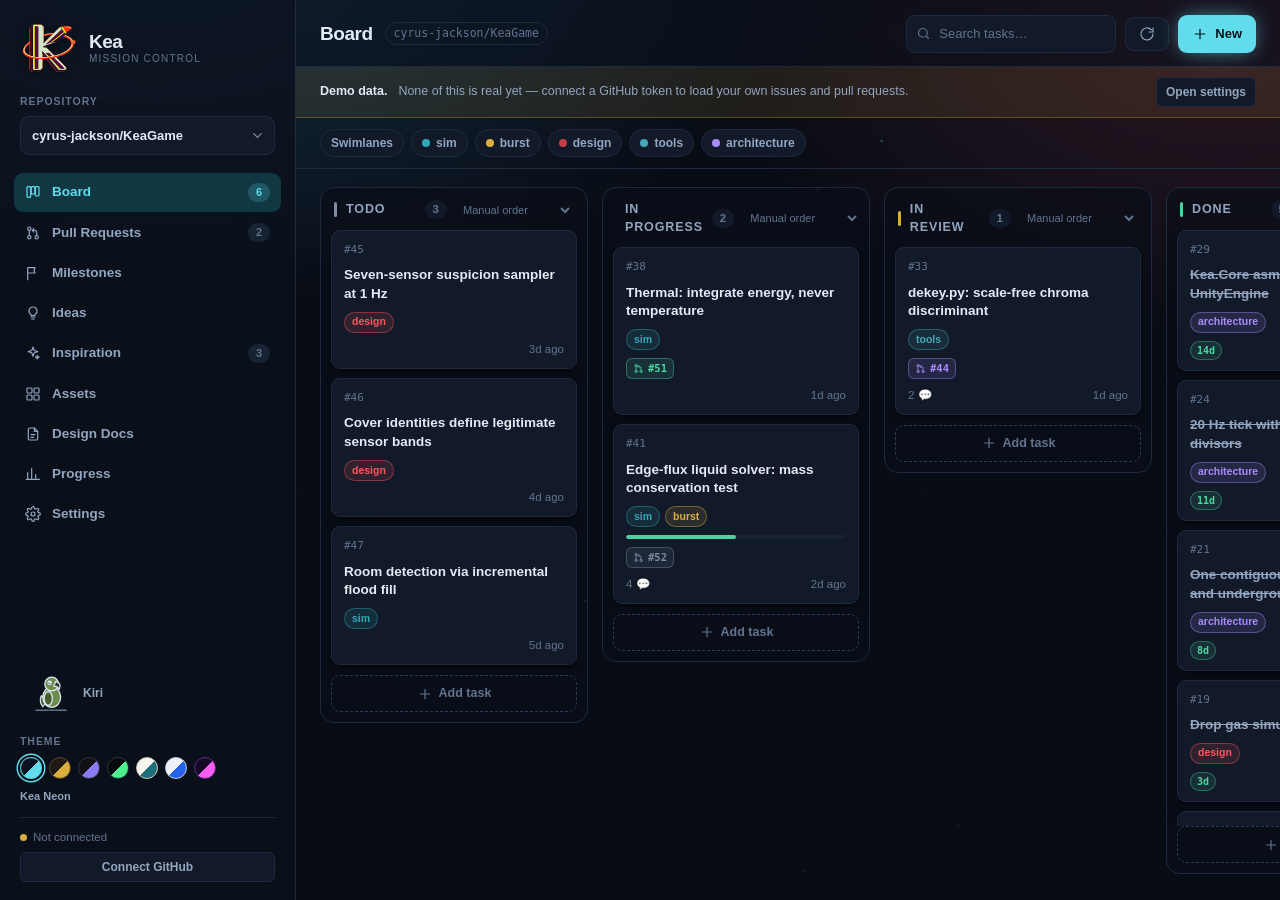
==== commit bf7c6a28: "Adds more features" ====
--- a/index.html
+++ b/index.html
@@ -28,6 +28,7 @@
   <symbol id="i-refresh" viewBox="0 0 24 24"><path d="M21 12a9 9 0 1 1-2.6-6.4"/><path d="M21 3v6h-6"/></symbol>
   <symbol id="i-search" viewBox="0 0 24 24"><circle cx="11" cy="11" r="7"/><path d="M20 20l-3.6-3.6"/></symbol>
   <symbol id="i-x" viewBox="0 0 24 24"><path d="M18 6 6 18M6 6l12 12"/></symbol>
+  <symbol id="i-block" viewBox="0 0 24 24"><circle cx="12" cy="12" r="8.5"/><path d="M6.2 6.2l11.6 11.6"/></symbol>
   <symbol id="i-link" viewBox="0 0 24 24"><path d="M10 13a5 5 0 0 0 7.5.5l3-3A5 5 0 0 0 13.4 3.4l-1.7 1.7"/><path d="M14 11a5 5 0 0 0-7.5-.5l-3 3A5 5 0 0 0 10.6 20.6l1.7-1.7"/></symbol>
   <symbol id="i-image" viewBox="0 0 24 24"><rect x="3" y="4" width="18" height="16" rx="2"/><circle cx="8.5" cy="9.5" r="1.8"/><path d="m21 16-5-5-6.5 7"/></symbol>
   <symbol id="i-trash" viewBox="0 0 24 24"><path d="M4 7h16M10 11v6M14 11v6"/><path d="M6 7l1 13h10l1-13M9 7V4h6v3"/></symbol>
--- a/assets/app.css
+++ b/assets/app.css
@@ -566,6 +566,74 @@
 .bar { width: 100%; max-width: 44px; background: linear-gradient(180deg, var(--accent), var(--accent-2)); border-radius: 5px 5px 2px 2px; min-height: 3px; transition: height .4s var(--ease); position: relative; }
 .bar span { position: absolute; top: -19px; left: 50%; transform: translateX(-50%); font-size: 11px; font-weight: 650; color: var(--fg-dim); }
 .bar-lab { font-size: 10.5px; color: var(--fg-faint); white-space: nowrap; }
+.bar.vel { background: linear-gradient(180deg, var(--merged), var(--accent-2)); }
+
+/* ---------- swimlanes + linked issues ---------- */
+
+.lane { display: flex; flex-direction: column; gap: 9px; }
+.lane + .lane { margin-top: 4px; padding-top: 10px; border-top: 1px dashed var(--line-2); }
+.lane-head {
+  display: flex; align-items: center; gap: 6px;
+  font-size: 10.5px; font-weight: 650; letter-spacing: .05em; text-transform: uppercase;
+  color: var(--fg-faint);
+}
+.lane-head svg { width: 11px; height: 11px; }
+.lane-head span { overflow: hidden; text-overflow: ellipsis; white-space: nowrap; }
+.lane-head b { margin-left: auto; font-variant-numeric: tabular-nums; }
+
+.ms-aim {
+  display: flex; align-items: baseline; gap: 8px; margin-top: 10px;
+  font-size: 13px; color: var(--fg);
+}
+.ms-aim span {
+  flex: 0 0 auto; font-size: 10.5px; font-weight: 650; letter-spacing: .05em;
+  text-transform: uppercase; color: var(--accent);
+}
+
+.blocked {
+  display: inline-flex; align-items: center; gap: 4px;
+  font-size: 10px; font-weight: 650; letter-spacing: .02em;
+  padding: 1px 7px 1px 5px; border-radius: 20px; cursor: pointer;
+  color: var(--bad); border: 1px solid color-mix(in srgb, var(--bad) 40%, transparent);
+  background: color-mix(in srgb, var(--bad) 11%, transparent);
+}
+.blocked svg { width: 11px; height: 11px; }
+.blocked:hover { filter: brightness(1.15); }
+
+.link-list { display: flex; flex-direction: column; gap: 6px; }
+.link-row {
+  display: flex; align-items: center; gap: 9px; width: 100%; text-align: left;
+  background: var(--surface); border: 1px solid var(--line); border-radius: var(--radius-sm);
+  padding: 7px 10px; cursor: pointer; font-size: 12.5px;
+}
+.link-row:hover:not([disabled]) { border-color: var(--accent); }
+.link-row[disabled] { cursor: default; opacity: .65; }
+.link-row .t { flex: 1; overflow: hidden; text-overflow: ellipsis; white-space: nowrap; color: var(--fg-dim); }
+
+/* ---------- chase overview + folding milestones ---------- */
+
+.chase-grid { display: grid; grid-template-columns: repeat(auto-fill, minmax(230px, 1fr)); gap: 8px; }
+.chase-card {
+  display: flex; flex-direction: column; align-items: stretch; gap: 6px; text-align: left;
+  background: var(--surface); border: 1px solid var(--line); border-radius: var(--radius-sm);
+  padding: 10px 12px; cursor: pointer; font-size: 12.5px;
+}
+.chase-card:hover { border-color: var(--accent); }
+.chase-card.is-off { opacity: .55; }
+.chase-card.is-done { border-style: dashed; }
+.chase-card.is-missing { cursor: default; opacity: .75; border-style: dotted; }
+.chase-card.is-missing:hover { border-color: var(--line); }
+.chase-card .chase-t { font-weight: 650; }
+.chase-card .chase-aim { color: var(--fg-dim); font-size: 12px; line-height: 1.45; }
+.chase-card .chase-bar { height: 6px; border-radius: 4px; background: var(--sunken); overflow: hidden; }
+.chase-card .chase-bar i { display: block; height: 100%; background: var(--accent); border-radius: 4px; }
+.chase-card .mono { font-variant-numeric: tabular-nums; color: var(--fg-dim); font-size: 11.5px; }
+.chase-card .ms-due { align-self: flex-start; }
+
+.ms-fold { flex: 0 0 auto; }
+.fold-glyph { display: inline-block; font-size: 13px; color: var(--fg-faint); transition: transform .16s var(--ease); }
+.fold-glyph.is-shut { transform: rotate(-90deg); }
+.ms-fold:hover .fold-glyph { color: var(--accent); }
 .legend-row { display: flex; flex-direction: column; gap: 9px; }
 .legend-item { display: flex; align-items: center; gap: 10px; font-size: 12.5px; }
 .legend-item .track { flex: 1; height: 7px; border-radius: 7px; background: var(--surface-2); overflow: hidden; }
@@ -777,7 +845,7 @@
 
 /* ---------- 15. MILESTONES ---------- */
 
-.ms-wrap { padding: 18px 24px 40px; display: flex; flex-direction: column; gap: 16px; max-width: 940px; }
+.ms-wrap { padding: 18px 24px 40px; display: flex; flex-direction: column; gap: 16px; }
 
 .ms {
   background: var(--surface); border: 1px solid var(--line);
